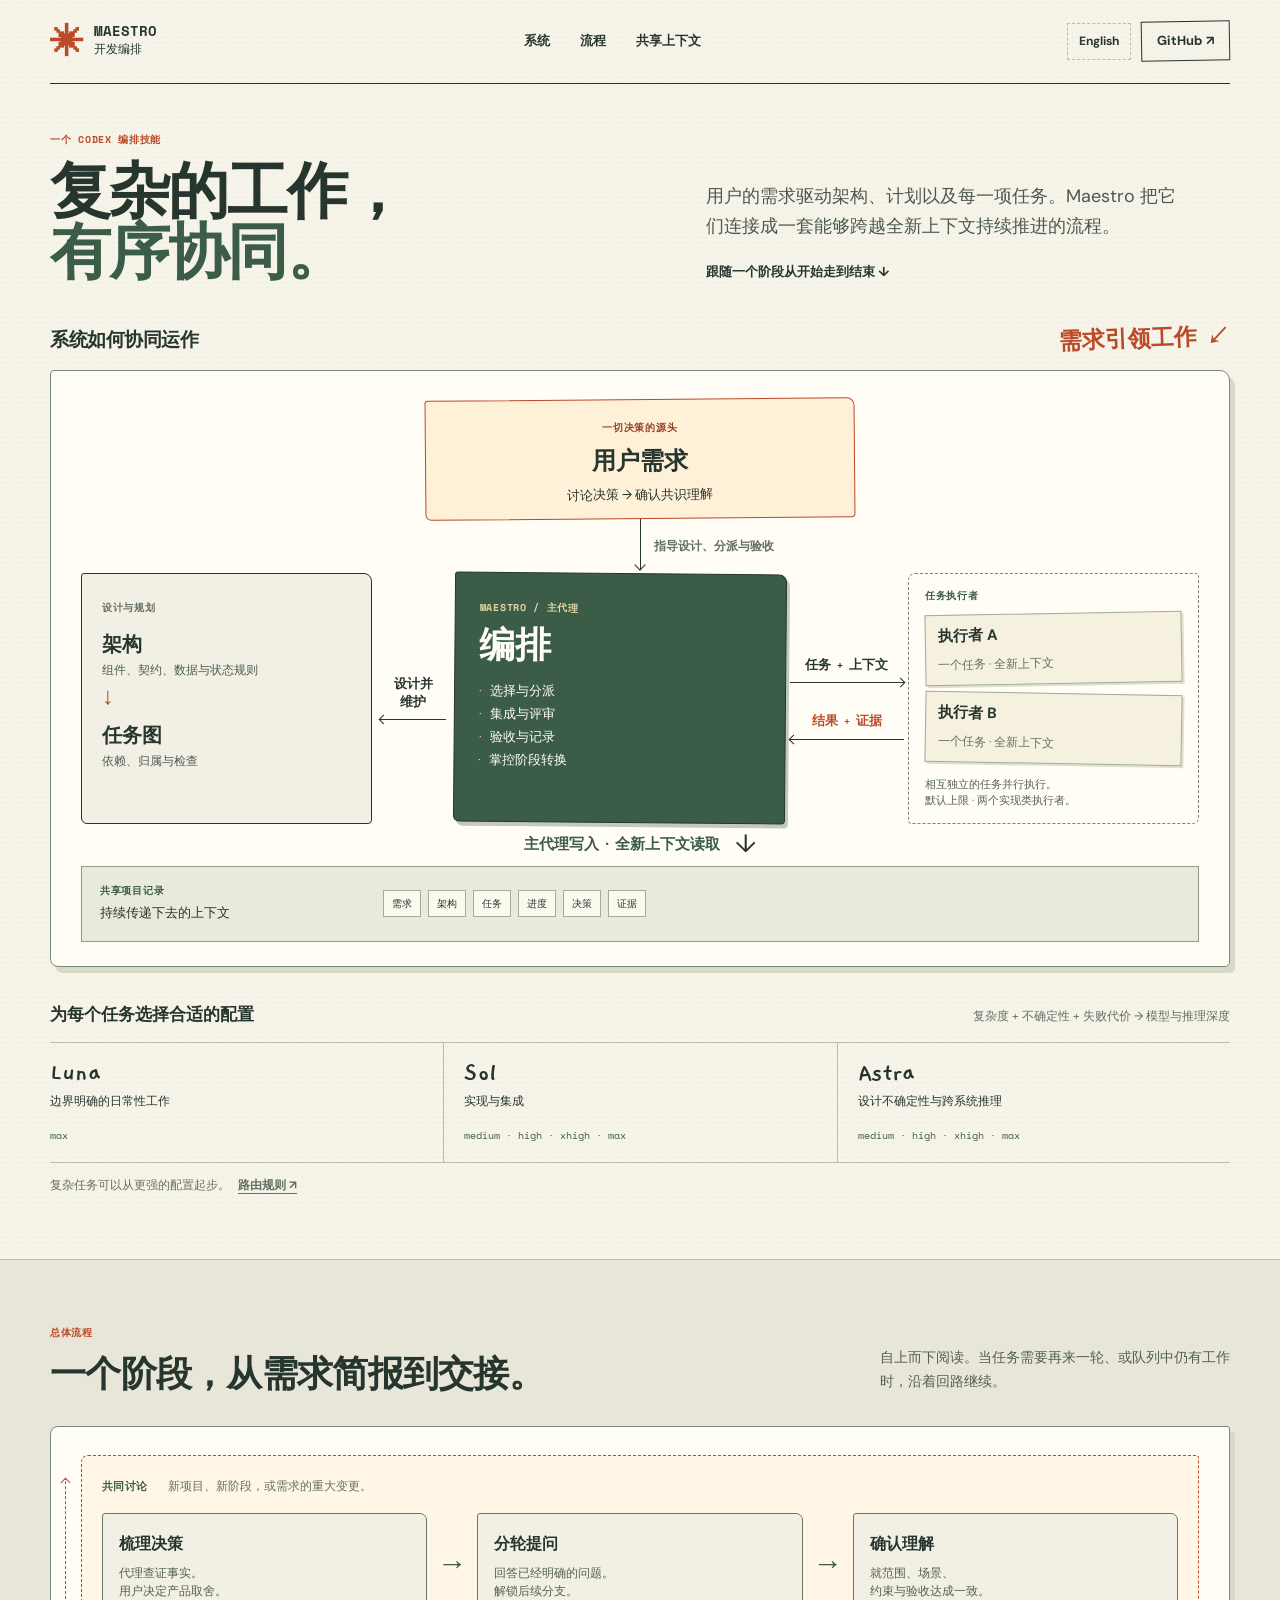
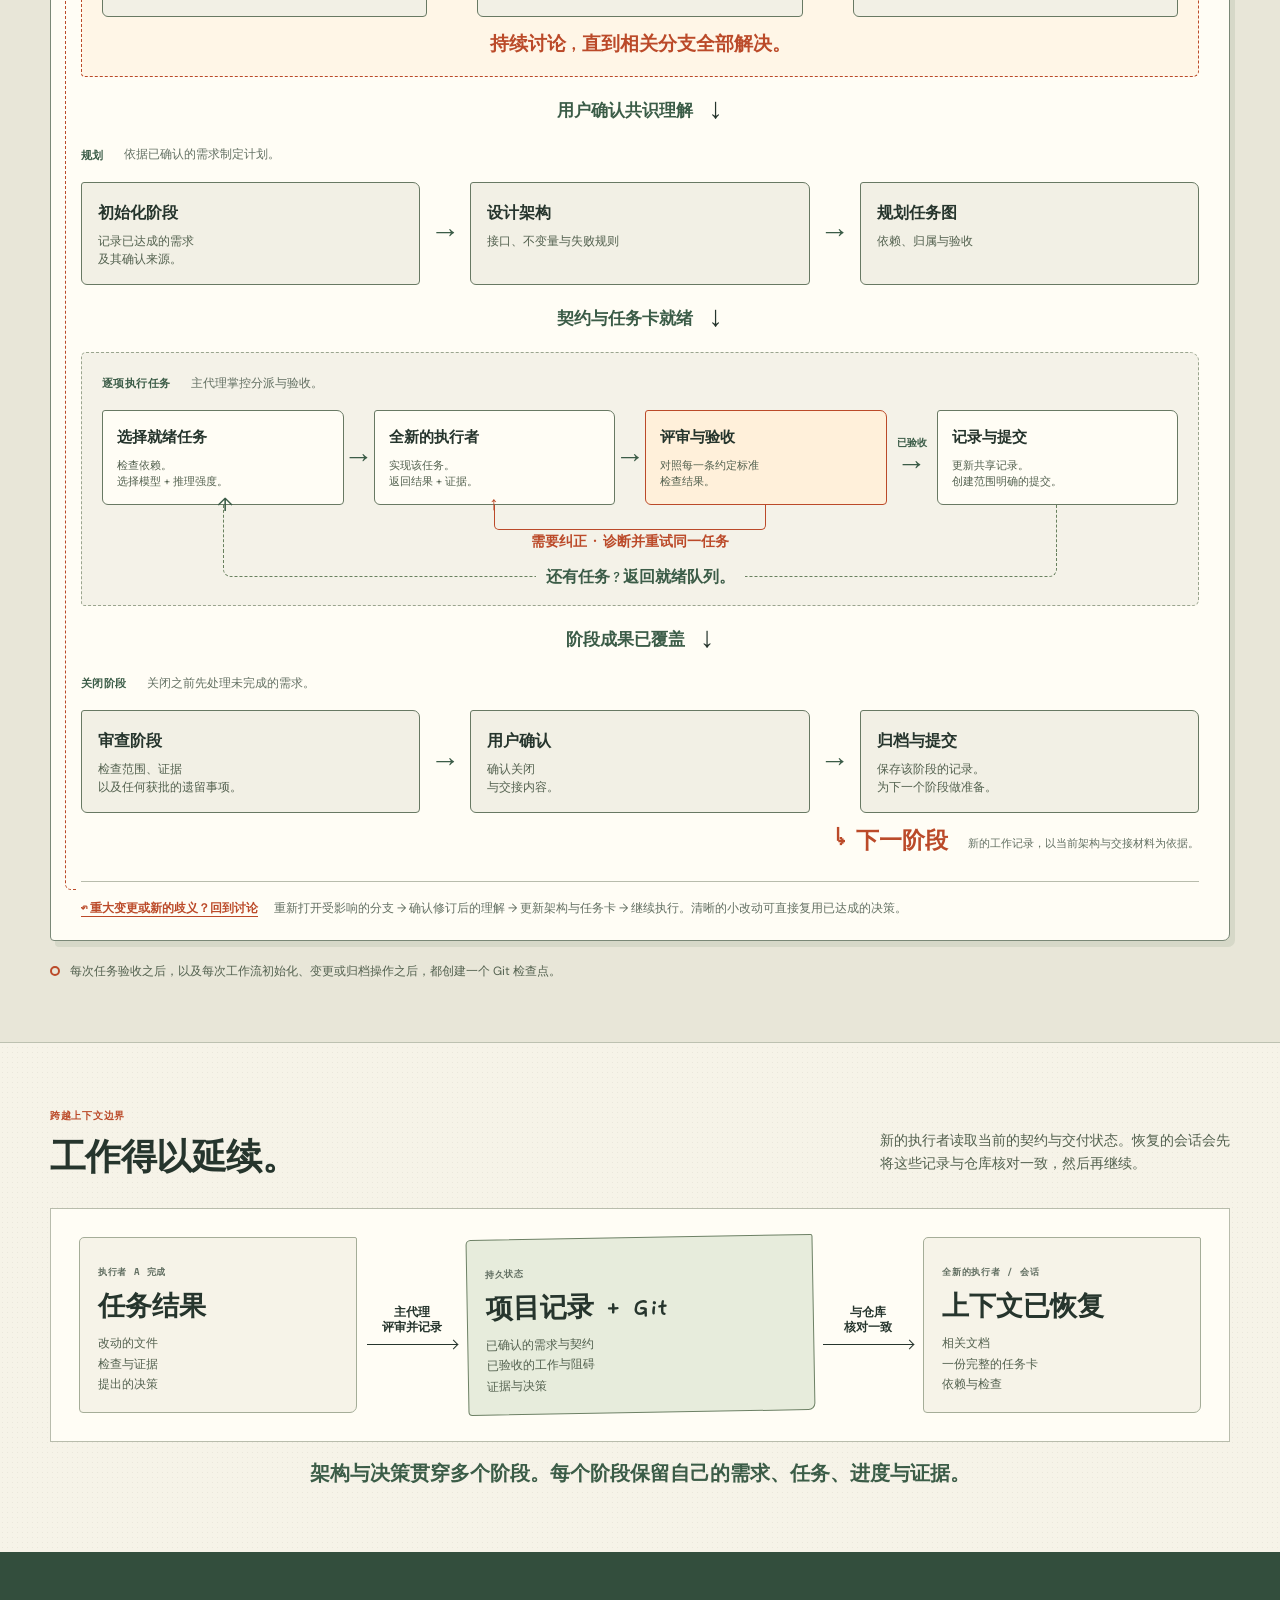
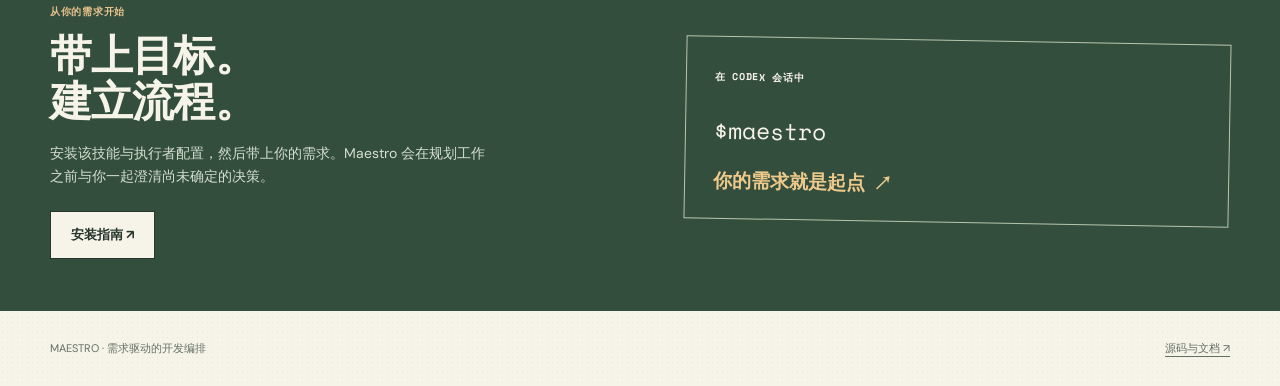
==== docs/index.zh-CN.html @ d10b3388 "docs: add Simplified Chinese README and illustrated guide Mirror the English README and the GitHub P" ====
<!doctype html>
<html lang="zh-CN">
<head>
  <meta charset="utf-8">
  <meta name="viewport" content="width=device-width, initial-scale=1">
  <meta name="description" content="了解 Maestro 如何把用户需求、架构、任务规划、分层子代理、共享记录与阶段控制连接起来。">
  <meta name="theme-color" content="#f6f3e8">
  <title>Maestro — 开发编排图解指南</title>
  <link rel="alternate" hreflang="en" href="index.html">
  <link rel="alternate" hreflang="zh-CN" href="index.zh-CN.html">
  <link rel="preconnect" href="https://fonts.googleapis.com">
  <link rel="preconnect" href="https://fonts.gstatic.com" crossorigin>
  <link href="https://fonts.googleapis.com/css2?family=DM+Sans:wght@400;500;600;700&family=Gaegu:wght@400;700&family=Space+Mono:wght@400;700&display=swap" rel="stylesheet">
  <link rel="stylesheet" href="style.css">
  <style>
    :root {
      --sans: 'DM Sans', 'PingFang SC', 'Hiragino Sans GB', 'Microsoft YaHei', 'Noto Sans SC', sans-serif;
      --hand: 'Gaegu', 'Kaiti SC', 'STKaiti', 'KaiTi', cursive;
      --mono: 'Space Mono', 'PingFang SC', 'Hiragino Sans GB', monospace;
    }
    body { line-height: 1.7; }
    h1 { letter-spacing: -.03em; }
    .section-heading h2, .start-section h2 { letter-spacing: -.02em; }
    .orchestrator h3, .context-card h3, .routing-grid h4, .map-source h3, .design-stack h3 { letter-spacing: 0; }
    .flow-node h3 { letter-spacing: 0; }
    @media (min-width: 651px) {
      .system-row { grid-template-columns: 1fr 82px 1.14fr 122px 1fr; }
      .relation span { font-size: 13px; }
      .worker-relation { padding: 0 4px; }
      .worker-relation > span:first-child { white-space: nowrap; }
    }
  </style>
</head>
<body>
  <header class="topbar wrap">
    <a class="brand" href="#top"><span class="brand-mark">✳</span><span>MAESTRO<small>开发编排</small></span></a>
    <nav aria-label="主导航"><a href="#system">系统</a><a href="#workflow">流程</a><a href="#context">共享上下文</a></nav>
    <div class="topbar-actions"><a class="lang-link" href="index.html" hreflang="en" lang="en">English</a><a class="repo-link" href="https://github.com/JAY201368/maestro">GitHub ↗</a></div>
  </header>
  <main id="top">
    <section class="overview wrap" id="system">
      <div class="intro-heading">
        <div><p class="eyebrow">一个 CODEX 编排技能</p><h1>复杂的工作，<br><span>有序协同。</span></h1></div>
        <div class="intro-copy"><p>用户的需求驱动架构、计划以及每一项任务。Maestro 把它们连接成一套能够跨越全新上下文持续推进的流程。</p><a class="text-link" href="#workflow">跟随一个阶段从开始走到结束 ↓</a></div>
      </div>
      <div class="diagram-heading"><h2>系统如何协同运作</h2><span class="hand">需求引领工作 ↙</span></div>
<div class="system-map diagram" id="system-map">
  <div class="map-source sketch-card">
    <span class="node-label">一切决策的源头</span>
    <h3>用户需求</h3>
    <p>讨论决策 → 确认共识理解</p>
  </div>
  <div class="vertical-link"><span>指导设计、分派与验收</span></div>
  <div class="system-row">
    <div class="design-stack sketch-card">
      <span class="node-label">设计与规划</span>
      <h3>架构</h3>
      <p>组件、契约、数据与状态规则</p>
      <div class="inner-arrow" aria-hidden="true">↓</div>
      <h3>任务图</h3>
      <p>依赖、归属与检查</p>
    </div>
    <div class="relation design-relation"><span>设计并<br>维护</span><i class="arrow-line reverse"></i></div>
    <div class="orchestrator sketch-card">
      <span class="node-label">MAESTRO / 主代理</span>
      <h3>编排</h3>
      <ul><li>选择与分派</li><li>集成与评审</li><li>验收与记录</li><li>掌控阶段转换</li></ul>
    </div>
    <div class="relation worker-relation"><span>任务 + 上下文</span><i class="arrow-line"></i><span class="return-label">结果 + 证据</span><i class="arrow-line reverse"></i></div>
    <div class="worker-group">
      <span class="node-label">任务执行者</span>
      <div class="worker-slip"><strong>执行者 A</strong><span>一个任务 · 全新上下文</span></div>
      <div class="worker-slip"><strong>执行者 B</strong><span>一个任务 · 全新上下文</span></div>
      <p class="worker-caption">相互独立的任务并行执行。<br>默认上限 · 两个实现类执行者。</p>
    </div>
  </div>
  <div class="records-connector"><span>主代理写入 · 全新上下文读取</span><i aria-hidden="true">↓</i></div>
  <div class="records-foundation">
    <div><span class="node-label">共享项目记录</span><strong>持续传递下去的上下文</strong></div>
    <div class="document-tags"><span>需求</span><span>架构</span><span>任务</span><span>进度</span><span>决策</span><span>证据</span></div>
  </div>
</div>
      <div class="routing-header"><h3>为每个任务选择合适的配置</h3><p>复杂度 + 不确定性 + 失败代价 → 模型与推理深度</p></div>
      <div class="routing-grid">
        <article><h4>Luna</h4><p>边界明确的日常性工作</p><span class="effort">max</span></article>
        <article><h4>Sol</h4><p>实现与集成</p><span class="effort">medium · high · xhigh · max</span></article>
        <article><h4>Astra</h4><p>设计不确定性与跨系统推理</p><span class="effort">medium · high · xhigh · max</span></article>
      </div>
      <p class="routing-foot">复杂任务可以从更强的配置起步。<a href="https://github.com/JAY201368/maestro/blob/main/references/worker-routing.md">路由规则 ↗</a></p>
    </section>
    <section class="workflow-section" id="workflow"><div class="wrap">
      <div class="section-heading"><div><p class="eyebrow">总体流程</p><h2>一个阶段，从需求简报到交接。</h2></div><p>自上而下阅读。当任务需要再来一轮、或队列中仍有工作时，沿着回路继续。</p></div>
<div class="lifecycle diagram" id="lifecycle-map">
  <div class="discussion-return-route" aria-hidden="true"></div>
  <div class="phase discussion-phase" id="discussion">
    <div class="phase-caption"><span class="phase-mark">共同讨论</span><p>新项目、新阶段，或需求的重大变更。</p></div>
    <div class="plan-lane">
      <div class="flow-node"><h3>梳理决策</h3><p>代理查证事实。<br>用户决定产品取舍。</p></div>
      <div class="simple-arrow" aria-hidden="true">→</div>
      <div class="flow-node"><h3>分轮提问</h3><p>回答已经明确的问题。<br>解锁后续分支。</p></div>
      <div class="simple-arrow" aria-hidden="true">→</div>
      <div class="flow-node review-node"><h3>确认理解</h3><p>就范围、场景、<br>约束与验收达成一致。</p></div>
    </div>
    <p class="discussion-note hand">持续讨论，直到相关分支全部解决。</p>
  </div>
  <div class="phase-transition"><span>用户确认共识理解</span><b aria-hidden="true">↓</b></div>
  <div class="phase">
    <div class="phase-caption"><span class="phase-mark">规划</span><p>依据已确认的需求制定计划。</p></div>
    <div class="plan-lane">
      <div class="flow-node"><h3>初始化阶段</h3><p>记录已达成的需求<br>及其确认来源。</p></div>
      <div class="simple-arrow" aria-hidden="true">→</div>
      <div class="flow-node"><h3>设计架构</h3><p>接口、不变量与失败规则</p></div>
      <div class="simple-arrow" aria-hidden="true">→</div>
      <div class="flow-node"><h3>规划任务图</h3><p>依赖、归属与验收</p></div>
    </div>
  </div>
  <div class="phase-transition"><span>契约与任务卡就绪</span><b aria-hidden="true">↓</b></div>
  <div class="phase execution-phase">
    <div class="phase-caption"><span class="phase-mark">逐项执行任务</span><p>主代理掌控分派与验收。</p></div>
    <div class="task-lane">
      <div class="flow-node"><h3>选择就绪任务</h3><p>检查依赖。<br>选择模型 + 推理强度。</p></div>
      <div class="simple-arrow" aria-hidden="true">→</div>
      <div class="flow-node"><h3>全新的执行者</h3><p>实现该任务。<br>返回结果 + 证据。</p></div>
      <div class="simple-arrow" aria-hidden="true">→</div>
      <div class="flow-node review-node"><h3>评审与验收</h3><p>对照每一条约定标准<br>检查结果。</p></div>
      <div class="simple-arrow accepted-arrow"><small>已验收</small><span aria-hidden="true">→</span></div>
      <div class="flow-node"><h3>记录与提交</h3><p>更新共享记录。<br>创建范围明确的提交。</p></div>
    </div>
    <div class="correction-route"><span>需要纠正 · 诊断并重试同一任务</span></div>
    <div class="repeat-route"><span>还有任务？返回就绪队列。</span></div>
  </div>
  <div class="phase-transition"><span>阶段成果已覆盖</span><b aria-hidden="true">↓</b></div>
  <div class="phase closure-phase">
    <div class="phase-caption"><span class="phase-mark">关闭阶段</span><p>关闭之前先处理未完成的需求。</p></div>
    <div class="plan-lane">
      <div class="flow-node"><h3>审查阶段</h3><p>检查范围、证据<br>以及任何获批的遗留事项。</p></div>
      <div class="simple-arrow" aria-hidden="true">→</div>
      <div class="flow-node"><h3>用户确认</h3><p>确认关闭<br>与交接内容。</p></div>
      <div class="simple-arrow" aria-hidden="true">→</div>
      <div class="flow-node"><h3>归档与提交</h3><p>保存该阶段的记录。<br>为下一个阶段做准备。</p></div>
    </div>
    <div class="next-stage"><span class="hand">↳ 下一阶段</span><p>新的工作记录，以当前架构与交接材料为依据。</p></div>
  </div>
  <div class="change-rule"><a href="#discussion"><strong>↶ 重大变更或新的歧义？回到讨论</strong></a><span>重新打开受影响的分支 → 确认修订后的理解 → 更新架构与任务卡 → 继续执行。清晰的小改动可直接复用已达成的决策。</span></div>
</div>
      <p class="checkpoint-note"><span class="commit-dot" aria-hidden="true"></span> 每次任务验收之后，以及每次工作流初始化、变更或归档操作之后，都创建一个 Git 检查点。</p>
    </div></section>
    <section class="context-section wrap" id="context">
      <div class="section-heading"><div><p class="eyebrow">跨越上下文边界</p><h2>工作得以延续。</h2></div><p>新的执行者读取当前的契约与交付状态。恢复的会话会先将这些记录与仓库核对一致，然后再继续。</p></div>
<div class="continuity-map">
  <div class="context-card"><span class="node-label">执行者 A 完成</span><h3>任务结果</h3><p>改动的文件<br>检查与证据<br>提出的决策</p></div>
  <div class="context-arrow"><span>主代理<br>评审并记录</span><i class="arrow-line"></i></div>
  <div class="context-card context-records"><span class="node-label">持久状态</span><h3>项目记录 + Git</h3><p>已确认的需求与契约<br>已验收的工作与阻碍<br>证据与决策</p></div>
  <div class="context-arrow"><span>与仓库<br>核对一致</span><i class="arrow-line"></i></div>
  <div class="context-card"><span class="node-label">全新的执行者 / 会话</span><h3>上下文已恢复</h3><p>相关文档<br>一份完整的任务卡<br>依赖与检查</p></div>
</div>
      <p class="context-foot hand">架构与决策贯穿多个阶段。每个阶段保留自己的需求、任务、进度与证据。</p>
    </section>
    <section class="start-section" id="start"><div class="wrap start-grid">
      <div><p class="eyebrow">从你的需求开始</p><h2>带上目标。<br>建立流程。</h2><p>安装该技能与执行者配置，然后带上你的需求。Maestro 会在规划工作之前与你一起澄清尚未确定的决策。</p><a class="button" href="https://github.com/JAY201368/maestro/blob/main/README.zh-CN.md#install">安装指南 ↗</a></div>
      <div class="command-card"><span class="node-label">在 CODEX 会话中</span><code>$maestro</code><span class="hand">你的需求就是起点 ↗</span></div>
    </div></section>
  </main>
  <footer class="wrap"><span>MAESTRO · 需求驱动的开发编排</span><a href="https://github.com/JAY201368/maestro">源码与文档 ↗</a></footer>
</body>
</html>
---- docs/style.css ----
/* Paper, ink, and restrained hand-drawn connections. */
:root {
  --ink: #26352d;
  --paper: #f6f3e8;
  --white: #fffdf5;
  --muted: #637063;
  --line: #b8bcac;
  --orange: #bb4a29;
  --green: #3b5c47;
  --wash: #e8eadb;
  --mono: 'Space Mono', monospace;
  --hand: 'Gaegu', cursive;
  --sans: 'DM Sans', sans-serif;
}
* { box-sizing: border-box; }
html { scroll-behavior: smooth; }
body {
  margin: 0;
  background: var(--paper);
  background-image: radial-gradient(#6d715d16 .7px, transparent .7px);
  background-size: 5px 5px;
  color: var(--ink);
  font: 16px/1.55 var(--sans);
}
a { color: inherit; text-underline-offset: 4px; }
a:hover { color: var(--orange); }
a:focus-visible { outline: 3px solid var(--orange); outline-offset: 5px; }
h1, h2, h3, h4, p { margin: 0; }
.wrap { width: min(1180px, calc(100% - 80px)); margin: auto; }
.topbar { height: 84px; display: flex; align-items: center; justify-content: space-between; border-bottom: 1px solid var(--ink); }
.brand { display: flex; align-items: center; gap: 10px; text-decoration: none; font: 700 14px/1.15 var(--mono); }
.brand small { display: block; font: 12px/1.8 var(--sans); }
.brand-mark { font-size: 34px; color: var(--orange); }
nav { display: flex; gap: 30px; }
nav a, .repo-link { font-size: 13px; font-weight: 700; text-decoration: none; }
.topbar-actions { display: flex; align-items: center; gap: 10px; }
.lang-link { font-size: 12px; font-weight: 700; text-decoration: none; padding: 7px 11px; border: 1px dashed var(--line); white-space: nowrap; }
.lang-link:hover { border-color: var(--orange); }
.repo-link { padding: 8px 15px; border: 1px solid var(--ink); transform: rotate(-1deg); }
.overview { padding: 48px 0 64px; }
.intro-heading { display: grid; grid-template-columns: 1.1fr 1fr; gap: 80px; align-items: end; margin-bottom: 40px; }
.eyebrow, .node-label { font: 700 10px/1.5 var(--mono); letter-spacing: .07em; }
.eyebrow { color: var(--orange); margin-bottom: 14px; }
h1 { font-size: clamp(48px, 4.8vw, 66px); font-weight: 600; line-height: 1; letter-spacing: -.055em; }
h1 span { color: var(--green); }
.intro-copy p { font-size: 18px; color: #4b594e; max-width: 480px; margin-bottom: 15px; }
.text-link { font-size: 13px; font-weight: 700; text-decoration: none; }
.hand { font: 700 23px/1.15 var(--hand); color: var(--orange); }
.diagram-heading { display: flex; align-items: baseline; justify-content: space-between; margin-bottom: 14px; }
.diagram-heading h2 { font-size: 19px; font-weight: 600; letter-spacing: -.025em; }
.diagram-heading .hand { transform: rotate(-2deg); }
.diagram { background: var(--white); border: 1px solid #7a8877; box-shadow: 5px 6px 0 #d6d8c8; }
.system-map { padding: 28px 30px 24px; border-radius: 4px 10px 5px 8px; }
.sketch-card { border: 1.5px solid var(--ink); border-radius: 3px 8px 4px 6px; }
.map-source { width: 430px; margin: auto; padding: 12px 20px; border-color: var(--orange); background: #fff0d8; text-align: center; transform: rotate(-.5deg); }
.map-source .node-label { color: #924126; }
.map-source h3 { font-size: 24px; letter-spacing: -.03em; margin: 2px 0; }
.map-source p { font-size: 13px; }
.vertical-link { height: 54px; position: relative; display: flex; justify-content: center; align-items: center; }
.vertical-link::before { content: ''; position: absolute; top: 0; bottom: 4px; left: 50%; border-left: 1.5px solid var(--ink); }
.vertical-link::after { content: ''; position: absolute; bottom: 4px; left: calc(50% - 4px); width: 7px; height: 7px; border-right: 1.5px solid var(--ink); border-bottom: 1.5px solid var(--ink); transform: rotate(45deg); }
.vertical-link span { position: absolute; left: calc(50% + 14px); font: 12px var(--hand); font-weight: 700; color: var(--muted); white-space: nowrap; }
.system-row { display: grid; grid-template-columns: 1fr 85px 1.14fr 105px 1fr; align-items: stretch; }
.design-stack { padding: 18px 20px; background: #f2f0e5; }
.design-stack .node-label { color: var(--muted); }
.design-stack h3 { font-size: 20px; letter-spacing: -.035em; margin-top: 8px; }
.design-stack p { font-size: 12px; color: #4d5d50; line-height: 1.5; }
.inner-arrow { color: var(--orange); font: 24px/1 var(--hand); margin-top: 7px; }
.orchestrator { background: var(--green); color: var(--white); padding: 19px 24px; transform: rotate(.5deg); box-shadow: 3px 4px 0 #c3cab9; }
.orchestrator .node-label { color: #e4d3a3; }
.orchestrator h3 { font: 700 36px/1.2 var(--hand); margin: 8px 0 10px; }
.orchestrator ul { padding: 0; margin: 0; list-style: none; font-size: 13px; line-height: 1.75; }
.orchestrator li::before { content: '·'; margin-right: 8px; color: #efca88; }
.relation { display: flex; flex-direction: column; justify-content: center; align-items: center; padding: 0 8px; }
.relation span { font: 700 14px/1.35 var(--hand); font-weight: 700; text-align: center; }
.arrow-line { display: block; width: 100%; height: 1px; border-top: 1.5px solid var(--ink); position: relative; margin-top: 8px; }
.arrow-line::after { content: ''; position: absolute; right: 0; top: -4px; width: 6px; height: 6px; border-top: 1.5px solid var(--ink); border-right: 1.5px solid var(--ink); transform: rotate(45deg); }
.arrow-line.reverse { transform: rotate(180deg); }
.return-label { margin-top: 30px; color: var(--orange); }
.worker-group { border: 1px dashed #778775; border-radius: 7px 3px 6px 4px; padding: 14px 16px; }
.worker-group > .node-label { color: var(--green); display: block; margin-bottom: 10px; }
.worker-slip { padding: 8px 12px; background: #f6f1df; border: 1px solid #a3aa97; box-shadow: 2px 2px 0 #dde0d1; transform: rotate(-1deg); }
.worker-slip + .worker-slip { margin-top: 9px; transform: rotate(1deg); }
.worker-slip strong { display: block; font-size: 15px; }
.worker-slip span { font-size: 12px; color: var(--muted); }
.worker-caption { font-size: 11px; line-height: 1.5; margin-top: 12px; color: #546350; }
.records-connector { height: 42px; display: flex; justify-content: center; align-items: center; gap: 15px; }
.records-connector span { font: 700 15px var(--hand); color: var(--green); }
.records-connector i { font-style: normal; font-size: 25px; }
.records-foundation { border: 1px solid #8e9b86; padding: 16px 18px; background: var(--wash); display: grid; grid-template-columns: 265px 1fr; align-items: center; gap: 18px; }
.records-foundation .node-label { display: block; color: var(--green); }
.records-foundation strong { font-size: 13px; font-weight: 500; }
.document-tags { display: flex; flex-wrap: wrap; gap: 7px; }
.document-tags span { padding: 5px 8px; border: 1px solid #a4ad96; background: #fbfaef; font: 10px var(--mono); }
.routing-header { display: flex; justify-content: space-between; align-items: baseline; gap: 20px; margin: 33px 0 13px; }
.routing-header h3 { font-size: 17px; }
.routing-header p { font-size: 12px; color: var(--muted); }
.routing-grid { display: grid; grid-template-columns: repeat(3, 1fr); border-top: 1px solid var(--line); border-bottom: 1px solid var(--line); }
.routing-grid article { padding: 15px 20px; }
.routing-grid article:first-child { padding-left: 0; }
.routing-grid article + article { border-left: 1px solid var(--line); }
.routing-grid h4 { font: 700 27px/1.1 var(--hand); }
.routing-grid p { font-size: 12px; margin: 4px 0 8px; }
.effort { font: 10px var(--mono); color: var(--green); }
.routing-foot { font-size: 12px; color: var(--muted); margin-top: 12px; }
.routing-foot a { font-weight: 700; margin-left: 8px; }
.workflow-section { padding: 65px 0 60px; background: #e8e6d8; border-block: 1px solid #bdc1b1; }
.section-heading { display: flex; justify-content: space-between; align-items: end; gap: 40px; margin-bottom: 32px; }
.section-heading h2 { font-size: 36px; line-height: 1.1; font-weight: 600; letter-spacing: -.045em; }
.section-heading > p { font-size: 14px; color: #53614f; max-width: 350px; }
.lifecycle { padding: 28px 30px 22px; border-radius: 8px 3px 7px 4px; }
.phase-caption { display: flex; align-items: center; gap: 20px; margin-bottom: 17px; }
.phase-mark { font: 700 11px var(--mono); letter-spacing: .04em; color: var(--green); }
.phase-caption p { font-size: 12px; color: var(--muted); }
.plan-lane { display: grid; grid-template-columns: 1fr 50px 1fr 50px 1fr; align-items: stretch; }
.flow-node { background: #f2f0e5; border: 1.2px solid #687963; border-radius: 3px 7px 4px 6px; padding: 16px; min-width: 0; }
.flow-node h3 { font-size: 16px; letter-spacing: -.025em; margin-bottom: 6px; }
.flow-node p { font-size: 12px; color: #53614f; line-height: 1.5; }
.simple-arrow { align-self: center; text-align: center; color: var(--green); font: 30px var(--hand); }
.phase-transition { display: flex; align-items: center; justify-content: center; gap: 15px; padding: 15px 0; }
.phase-transition span { font: 700 17px var(--hand); color: var(--green); }
.phase-transition b { font: 29px var(--hand); }
.execution-phase { background: #f4f2e8; border: 1px dashed #9aa58e; border-radius: 5px 9px 6px 4px; padding: 20px 20px 28px; }
.task-lane { display: grid; grid-template-columns: 1fr 30px 1fr 30px 1fr 50px 1fr; align-items: stretch; }
.task-lane .flow-node { background: var(--white); padding: 14px; }
.task-lane .flow-node h3 { font-size: 15px; }
.task-lane .flow-node p { font-size: 11px; }
.task-lane .review-node { border-color: var(--orange); background: #fff0da; }
.accepted-arrow { display: flex; flex-direction: column; gap: 0; line-height: 1; }
.accepted-arrow small { font: 700 10px var(--hand); color: var(--green); }
.correction-route {
  position: relative;
  width: calc(25% + 2.5px);
  height: 25px;
  margin: 0 0 22px calc(37.5% - 11.25px);
  border: 1px solid var(--orange);
  border-top: 0;
  border-radius: 0 0 5px 5px;
  color: var(--orange);
  text-align: center;
  font: 700 14px var(--hand);
}
.correction-route::before {
  content: '↑';
  position: absolute;
  top: -12px;
  left: -6px;
  font-size: 19px;
}
.correction-route span {
  position: absolute;
  top: 28px;
  left: 50%;
  transform: translateX(-50%);
  padding: 0 8px;
  background: #f4f2e8;
  white-space: nowrap;
}
.repeat-route {
  position: relative;
  margin: 0 calc(12.5% - 13.75px);
  border: 1px dashed #68815e;
  border-top: 0;
  height: 25px;
  border-radius: 0 0 8px 8px;
  text-align: center;
}
.repeat-route::before {
  content: '↑';
  position: absolute;
  left: -1px;
  top: -47px;
  height: 47px;
  border-left: 1px dashed #68815e;
  color: var(--green);
  font-size: 19px;
  line-height: 0;
  text-indent: -7px;
}
.repeat-route::after {
  content: '';
  position: absolute;
  right: -1px;
  top: -47px;
  height: 47px;
  border-right: 1px dashed #68815e;
}
.repeat-route span {
  position: relative;
  top: 11px;
  padding: 0 10px;
  background: #f4f2e8;
  font: 700 16px var(--hand);
  color: var(--green);
}
.next-stage { margin-top: 17px; display: flex; align-items: center; gap: 20px; justify-content: flex-end; }
.next-stage p { font-size: 11px; max-width: 375px; color: var(--muted); }
.change-rule { margin-top: 24px; padding-top: 16px; border-top: 1px solid var(--line); display: flex; gap: 16px; font-size: 12px; }
.change-rule strong { color: var(--orange); flex-shrink: 0; }
.change-rule span { color: var(--muted); }
.checkpoint-note { display: flex; align-items: center; gap: 10px; font-size: 12px; color: #53614f; margin: 20px 0 0; }
.commit-dot { height: 10px; width: 10px; border: 2px solid var(--orange); border-radius: 50%; flex-shrink: 0; }
.context-section { padding: 65px 0; }
.continuity-map { display: grid; grid-template-columns: 1fr 110px 1.25fr 110px 1fr; align-items: stretch; padding: 28px; background: var(--white); border: 1px solid var(--line); }
.context-card { padding: 18px; border: 1px solid #a5ad98; background: #f6f3e8; border-radius: 5px 2px 7px 4px; }
.context-card .node-label { font-size: 9px; color: var(--muted); }
.context-card h3 { font: 700 27px/1.1 var(--hand); margin: 10px 0; }
.context-card p { font-size: 12px; line-height: 1.7; color: #53614f; }
.context-records { background: #e7ecdc; border-color: #6d8165; transform: rotate(-1deg); }
.context-arrow { display: flex; align-items: center; justify-content: center; flex-direction: column; padding: 0 10px; }
.context-arrow span { font: 700 12px/1.25 var(--hand); text-align: center; }
.context-foot { margin-top: 22px; font-size: 20px; color: var(--green); text-align: center; }
.start-section { background: #334e3d; color: var(--paper); padding: 52px 0; }
.start-grid { display: grid; grid-template-columns: 1fr 1fr; gap: 90px; align-items: center; }
.start-section .eyebrow { color: #e7c18c; }
.start-section h2 { font-size: 42px; line-height: 1.1; letter-spacing: -.04em; }
.start-section p:not(.eyebrow) { font-size: 14px; color: #d7dfcf; margin: 16px 0 22px; max-width: 440px; }
.button { display: inline-block; padding: 12px 20px; background: var(--paper); color: var(--ink); text-decoration: none; font-size: 13px; font-weight: 700; border: 1px solid var(--ink); }
.command-card { padding: 24px 28px; border: 1px solid #b9c6ad; transform: rotate(1deg); }
.command-card code { display: block; font: 23px var(--mono); margin: 25px 0; }
.command-card .hand { display: block; font-size: 19px; color: #edc98b; }
footer { display: flex; align-items: center; justify-content: space-between; padding: 28px 0; gap: 20px; font-size: 11px; color: var(--muted); }
.snapshot { width: 1180px; margin: 0; padding: 25px; }
.snapshot .diagram-heading { margin-bottom: 20px; }
.snapshot .system-map, .snapshot .lifecycle { box-shadow: none; }
@media (max-width: 900px) {
  .wrap { width: calc(100% - 40px); }
  .topbar nav { gap: 15px; }
  .intro-heading { gap: 30px; }
  .system-row { grid-template-columns: 1fr 55px 1.15fr 65px 1fr; }
  .system-map { padding: 22px 18px; }
  .design-stack, .orchestrator { padding: 14px; }
  .orchestrator h3 { font-size: 28px; }
  .worker-group { padding: 12px 10px; }
  .records-foundation { grid-template-columns: 1fr; gap: 10px; }
  .section-heading { align-items: start; }
  .section-heading h2 { font-size: 30px; }
  .continuity-map { grid-template-columns: 1fr 65px 1.2fr 65px 1fr; padding: 18px; }
  .context-card { padding: 12px; }
}
@media (max-width: 650px) {
  .topbar { gap: 10px; }
  .topbar nav { display: none; }
  .brand small { display: none; }
  .repo-link { white-space: nowrap; padding: 7px 11px; }
  .lang-link { white-space: nowrap; padding: 6px 9px; }
  .intro-heading, .start-grid { grid-template-columns: 1fr; gap: 25px; }
  .diagram-heading { align-items: start; flex-direction: column; gap: 8px; }
  .map-source { width: 100%; }
  .vertical-link span { position: static; margin-left: 25px; padding-left: 15px; background: var(--white); z-index: 1; }
  .system-row { grid-template-columns: 1fr; gap: 14px; }
  .relation { min-height: 50px; width: 160px; margin: auto; }
  .design-relation { display: none; }
  .worker-relation { flex-direction: row; width: auto; gap: 16px; }
  .worker-relation .arrow-line { display: none; }
  .return-label { margin: 0; }
  .orchestrator { transform: none; }
  .records-connector span { font-size: 13px; }
  .routing-header, .section-heading { flex-direction: column; align-items: start; gap: 10px; }
  .routing-grid { grid-template-columns: 1fr; }
  .routing-grid article, .routing-grid article:first-child { padding: 15px 0; }
  .routing-grid article + article { border-left: 0; border-top: 1px solid var(--line); }
  .plan-lane, .task-lane { grid-template-columns: 1fr; }
  .simple-arrow { transform: rotate(90deg); padding: 6px; }
  .accepted-arrow { flex-direction: row; transform: none; justify-content: center; gap: 8px; }
  .accepted-arrow span { transform: rotate(90deg); }
  .phase-caption, .next-stage, .change-rule { flex-direction: column; align-items: start; gap: 8px; }
  .execution-phase { padding: 16px 12px 28px; }
  .correction-route { width: 100%; margin-left: 0; margin-top: 12px; }
  .correction-route span { font-size: 11px; }
  .repeat-route::before, .repeat-route::after { display: none; }
  .repeat-route span { font-size: 13px; }
  .continuity-map { grid-template-columns: 1fr; gap: 14px; }
  .context-arrow { padding: 0; }
  .context-arrow .arrow-line { width: 35px; transform: rotate(90deg); margin: 20px 0; }
  footer { flex-direction: column; align-items: start; }
}
@media (prefers-reduced-motion: reduce) {
  html { scroll-behavior: auto; }
}

/* Requirements discussion precedes formal planning. */
.discussion-phase { background: #fff6e7; border: 1px dashed var(--orange); border-radius: 7px 3px 6px 4px; padding: 20px; }
.discussion-note { margin-top: 18px; text-align: center; font-size: 19px; }
.change-rule { flex-wrap: wrap; }
.change-rule a { color: var(--orange); }
.change-rule span { flex: 1 1 480px; }

.lifecycle { position: relative; }
.discussion-return-route { position: absolute; left: 14px; top: 52px; bottom: 50px; width: 12px; border-left: 1px dashed var(--orange); border-bottom: 1px dashed var(--orange); border-radius: 0 0 0 6px; }
.discussion-return-route::before { content: ''; position: absolute; top: 0; left: -4px; width: 6px; height: 6px; border-top: 1px solid var(--orange); border-left: 1px solid var(--orange); transform: rotate(45deg); }
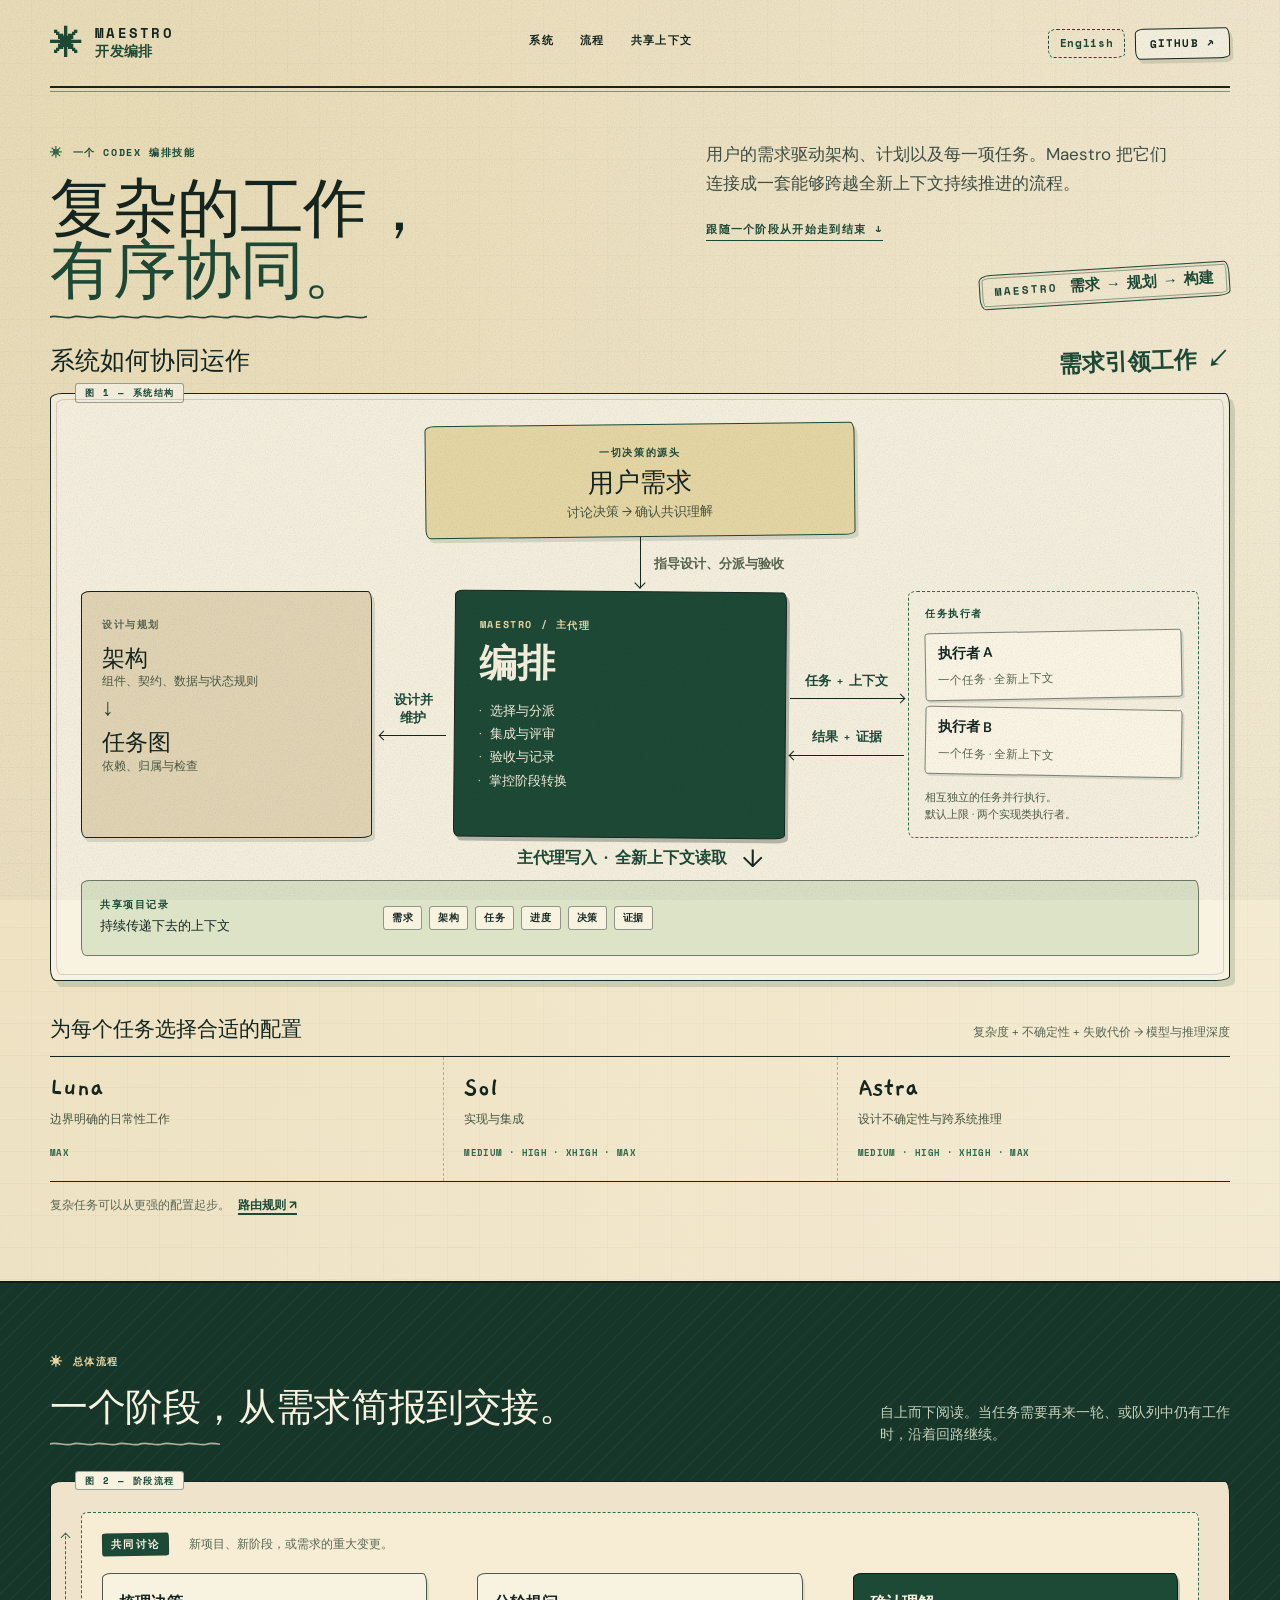
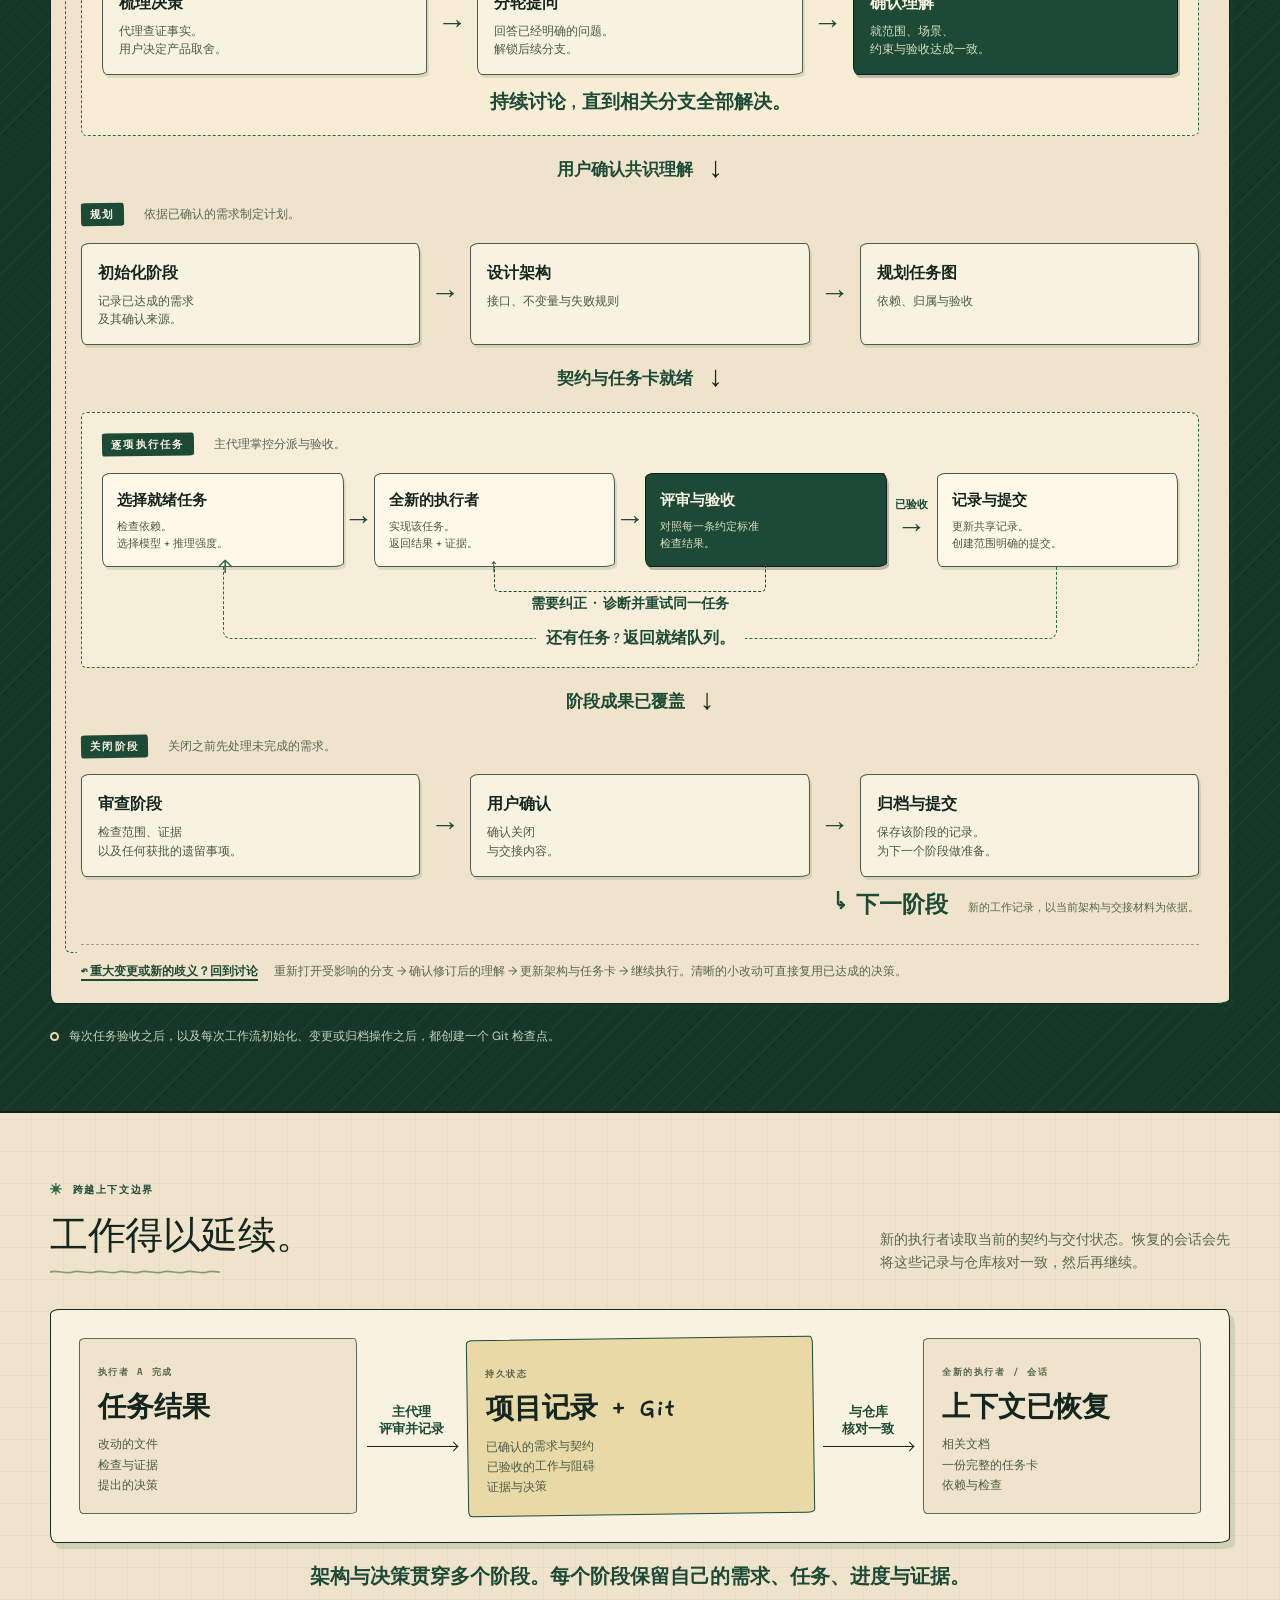
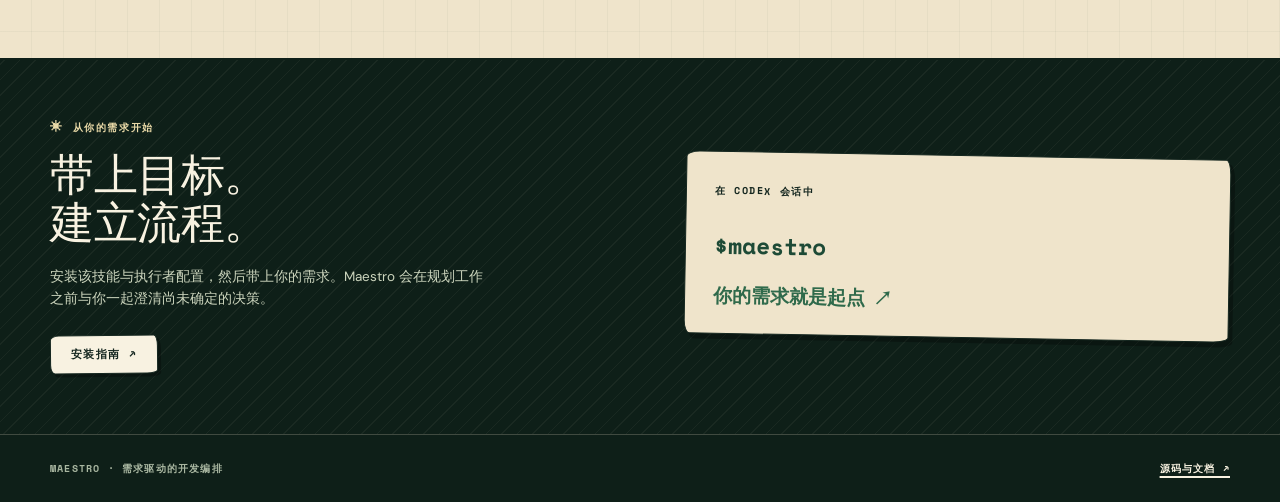
==== commit 719e05aa: "style: rebuild the illustrated guide as a retro green-and-cream field guide Replace the flat sans-se" ====
--- a/docs/index.zh-CN.html
+++ b/docs/index.zh-CN.html
@@ -4,25 +4,29 @@
   <meta charset="utf-8">
   <meta name="viewport" content="width=device-width, initial-scale=1">
   <meta name="description" content="了解 Maestro 如何把用户需求、架构、任务规划、分层子代理、共享记录与阶段控制连接起来。">
-  <meta name="theme-color" content="#f6f3e8">
+  <meta name="theme-color" content="#efe4cb">
   <title>Maestro — 开发编排图解指南</title>
   <link rel="alternate" hreflang="en" href="index.html">
   <link rel="alternate" hreflang="zh-CN" href="index.zh-CN.html">
   <link rel="preconnect" href="https://fonts.googleapis.com">
   <link rel="preconnect" href="https://fonts.gstatic.com" crossorigin>
-  <link href="https://fonts.googleapis.com/css2?family=DM+Sans:wght@400;500;600;700&family=Gaegu:wght@400;700&family=Space+Mono:wght@400;700&display=swap" rel="stylesheet">
+  <link href="https://fonts.googleapis.com/css2?family=DM+Sans:wght@400;500;600;700&family=Gaegu:wght@400;700&family=Instrument+Serif:ital@0;1&family=Space+Mono:wght@400;700&display=swap" rel="stylesheet">
   <link rel="stylesheet" href="style.css">
   <style>
     :root {
       --sans: 'DM Sans', 'PingFang SC', 'Hiragino Sans GB', 'Microsoft YaHei', 'Noto Sans SC', sans-serif;
       --hand: 'Gaegu', 'Kaiti SC', 'STKaiti', 'KaiTi', cursive;
       --mono: 'Space Mono', 'PingFang SC', 'Hiragino Sans GB', monospace;
+      --display: 'Instrument Serif', 'Songti SC', 'STSong', 'Noto Serif SC', serif;
     }
-    body { line-height: 1.7; }
-    h1 { letter-spacing: -.03em; }
-    .section-heading h2, .start-section h2 { letter-spacing: -.02em; }
-    .orchestrator h3, .context-card h3, .routing-grid h4, .map-source h3, .design-stack h3 { letter-spacing: 0; }
+    body { line-height: 1.68; }
+    h1 { letter-spacing: -.01em; }
+    h1 span { font-style: normal; }
+    .section-heading h2, .start-section h2 { letter-spacing: -.01em; }
+    .orchestrator h3, .context-card h3, .routing-grid h4, .map-source h3, .design-stack h3, .diagram-heading h2, .routing-header h3 { letter-spacing: 0; }
     .flow-node h3 { letter-spacing: 0; }
+    #system-map { --fig: "图 1 — 系统结构"; }
+    #lifecycle-map { --fig: "图 2 — 阶段流程"; }
     @media (min-width: 651px) {
       .system-row { grid-template-columns: 1fr 82px 1.14fr 122px 1fr; }
       .relation span { font-size: 13px; }
@@ -41,7 +45,7 @@
     <section class="overview wrap" id="system">
       <div class="intro-heading">
         <div><p class="eyebrow">一个 CODEX 编排技能</p><h1>复杂的工作，<br><span>有序协同。</span></h1></div>
-        <div class="intro-copy"><p>用户的需求驱动架构、计划以及每一项任务。Maestro 把它们连接成一套能够跨越全新上下文持续推进的流程。</p><a class="text-link" href="#workflow">跟随一个阶段从开始走到结束 ↓</a></div>
+        <div class="intro-copy"><p>用户的需求驱动架构、计划以及每一项任务。Maestro 把它们连接成一套能够跨越全新上下文持续推进的流程。</p><a class="text-link" href="#workflow">跟随一个阶段从开始走到结束 ↓</a><span class="hero-stamp"><b>MAESTRO</b><em>需求 → 规划 → 构建</em></span></div>
       </div>
       <div class="diagram-heading"><h2>系统如何协同运作</h2><span class="hand">需求引领工作 ↙</span></div>
 <div class="system-map diagram" id="system-map">
--- a/docs/style.css
+++ b/docs/style.css
@@ -1,142 +1,627 @@
-/* Paper, ink, and restrained hand-drawn connections. */
+/* ==========================================================================
+   Maestro — retro field-guide design language
+   Deep-green ink on aged cream paper. Hand-drawn frames, letterpress shadows,
+   serif display type, mono captions, and scribbled rules.
+   ========================================================================== */
+
 :root {
-  --ink: #26352d;
-  --paper: #f6f3e8;
-  --white: #fffdf5;
-  --muted: #637063;
-  --line: #b8bcac;
-  --orange: #bb4a29;
-  --green: #3b5c47;
-  --wash: #e8eadb;
-  --mono: 'Space Mono', monospace;
-  --hand: 'Gaegu', cursive;
-  --sans: 'DM Sans', sans-serif;
-}
+  /* Paper stocks */
+  --paper: #efe4cb;
+  --paper-hi: #f8f2e1;
+  --paper-lo: #e4d7b7;
+  --wash: #dce3c7;
+
+  /* Ink */
+  --ink: #14261f;
+  --green-900: #0e1f18;
+  --green-800: #16362a;
+  --green-700: #1d4a36;
+  --green-500: #2f6a4b;
+  --green-300: #a9bfa7;
+  --muted: #586651;
+  --line: #b8ab8b;
+  --highlight: #e9d9a7;
+
+  /* Type */
+  --mono: 'Space Mono', ui-monospace, 'PingFang SC', monospace;
+  --hand: 'Gaegu', 'Kaiti SC', 'STKaiti', 'KaiTi', cursive;
+  --sans: 'DM Sans', 'PingFang SC', 'Hiragino Sans GB', 'Microsoft YaHei', 'Noto Sans SC', sans-serif;
+  --display: 'Instrument Serif', 'Songti SC', 'Noto Serif SC', 'Source Han Serif SC', serif;
+
+  /* Hand-drawn geometry */
+  --sketch: 14px 5px 16px 6px / 6px 16px 5px 14px;
+  --sketch-sm: 9px 4px 11px 5px / 5px 11px 4px 9px;
+  --lid: 3px 4px 0 rgba(20, 38, 31, .13);
+
+  /* Scribbles */
+  --wave: url("data:image/svg+xml;utf8,<svg xmlns='http://www.w3.org/2000/svg' width='90' height='7'><path d='M0 4 C 5.6 1.2, 16.9 6.8, 22.5 4 C 28.1 1.2, 39.4 6.8, 45 4 C 50.6 1.2, 61.9 6.8, 67.5 4 C 73.1 1.2, 84.4 6.8, 90 4' fill='none' stroke='%231d4a36' stroke-width='1.7' stroke-linecap='round'/></svg>");
+  --wave-light: url("data:image/svg+xml;utf8,<svg xmlns='http://www.w3.org/2000/svg' width='90' height='7'><path d='M0 4 C 5.6 1.2, 16.9 6.8, 22.5 4 C 28.1 1.2, 39.4 6.8, 45 4 C 50.6 1.2, 61.9 6.8, 67.5 4 C 73.1 1.2, 84.4 6.8, 90 4' fill='none' stroke='%23efe4cb' stroke-width='1.7' stroke-linecap='round'/></svg>");
+}
+
 * { box-sizing: border-box; }
 html { scroll-behavior: smooth; }
 body {
   margin: 0;
-  background: var(--paper);
-  background-image: radial-gradient(#6d715d16 .7px, transparent .7px);
-  background-size: 5px 5px;
+  background-color: var(--paper);
+  background-image:
+    radial-gradient(circle at 12% 4%, rgba(233, 217, 167, .55) 0, transparent 46%),
+    radial-gradient(circle at 92% 12%, rgba(255, 250, 235, .6) 0, transparent 42%),
+    linear-gradient(rgba(29, 74, 54, .045) 1px, transparent 1px),
+    linear-gradient(90deg, rgba(29, 74, 54, .045) 1px, transparent 1px);
+  background-size: auto, auto, 32px 32px, 32px 32px;
+  background-position: 0 0, 0 0, -1px -1px, -1px -1px;
   color: var(--ink);
-  font: 16px/1.55 var(--sans);
-}
-a { color: inherit; text-underline-offset: 4px; }
-a:hover { color: var(--orange); }
-a:focus-visible { outline: 3px solid var(--orange); outline-offset: 5px; }
+  font: 16px/1.62 var(--sans);
+  -webkit-font-smoothing: antialiased;
+}
+
+/* Paper grain over everything, like a scanned print */
+body::after {
+  content: '';
+  position: fixed;
+  inset: 0;
+  z-index: 9999;
+  pointer-events: none;
+  opacity: .22;
+  mix-blend-mode: multiply;
+  background-image: url("data:image/svg+xml;utf8,<svg xmlns='http://www.w3.org/2000/svg' width='180' height='180'><filter id='g'><feTurbulence type='fractalNoise' baseFrequency='0.82' numOctaves='3' stitchTiles='stitch'/><feColorMatrix type='saturate' values='0'/></filter><rect width='180' height='180' filter='url(%23g)'/></svg>");
+}
+
+::selection { background: var(--green-700); color: var(--paper-hi); }
+
+a { color: inherit; text-underline-offset: 4px; text-decoration-thickness: 1.5px; }
+a:hover { color: var(--green-500); }
+a:focus-visible { outline: 2px dashed var(--green-700); outline-offset: 5px; }
+
 h1, h2, h3, h4, p { margin: 0; }
 .wrap { width: min(1180px, calc(100% - 80px)); margin: auto; }
-.topbar { height: 84px; display: flex; align-items: center; justify-content: space-between; border-bottom: 1px solid var(--ink); }
-.brand { display: flex; align-items: center; gap: 10px; text-decoration: none; font: 700 14px/1.15 var(--mono); }
-.brand small { display: block; font: 12px/1.8 var(--sans); }
-.brand-mark { font-size: 34px; color: var(--orange); }
-nav { display: flex; gap: 30px; }
-nav a, .repo-link { font-size: 13px; font-weight: 700; text-decoration: none; }
+
+/* ---------- masthead ---------- */
+.topbar {
+  height: 88px;
+  display: flex;
+  align-items: center;
+  justify-content: space-between;
+  gap: 20px;
+  border-bottom: 2px solid var(--ink);
+  position: relative;
+}
+.topbar::after {
+  content: '';
+  position: absolute;
+  left: 0;
+  right: 0;
+  bottom: -6px;
+  height: 1px;
+  background: rgba(20, 38, 31, .45);
+}
+.brand {
+  display: flex;
+  align-items: center;
+  gap: 11px;
+  text-decoration: none;
+  font: 700 14px/1.1 var(--mono);
+  letter-spacing: .16em;
+}
+.brand small {
+  display: block;
+  margin-top: 3px;
+  font: 700 14px/1.2 var(--hand);
+  letter-spacing: .02em;
+  color: var(--green-700);
+}
+.brand-mark { font-size: 32px; line-height: 1; color: var(--green-700); }
+
+nav { display: flex; gap: 26px; }
+nav a {
+  font: 700 11px/1 var(--mono);
+  letter-spacing: .12em;
+  text-transform: uppercase;
+  text-decoration: none;
+  padding-bottom: 4px;
+  border-bottom: 1.5px solid transparent;
+}
+nav a:hover { border-bottom-color: var(--green-700); color: var(--green-700); }
+
 .topbar-actions { display: flex; align-items: center; gap: 10px; }
-.lang-link { font-size: 12px; font-weight: 700; text-decoration: none; padding: 7px 11px; border: 1px dashed var(--line); white-space: nowrap; }
-.lang-link:hover { border-color: var(--orange); }
-.repo-link { padding: 8px 15px; border: 1px solid var(--ink); transform: rotate(-1deg); }
-.overview { padding: 48px 0 64px; }
-.intro-heading { display: grid; grid-template-columns: 1.1fr 1fr; gap: 80px; align-items: end; margin-bottom: 40px; }
-.eyebrow, .node-label { font: 700 10px/1.5 var(--mono); letter-spacing: .07em; }
-.eyebrow { color: var(--orange); margin-bottom: 14px; }
-h1 { font-size: clamp(48px, 4.8vw, 66px); font-weight: 600; line-height: 1; letter-spacing: -.055em; }
-h1 span { color: var(--green); }
-.intro-copy p { font-size: 18px; color: #4b594e; max-width: 480px; margin-bottom: 15px; }
-.text-link { font-size: 13px; font-weight: 700; text-decoration: none; }
-.hand { font: 700 23px/1.15 var(--hand); color: var(--orange); }
-.diagram-heading { display: flex; align-items: baseline; justify-content: space-between; margin-bottom: 14px; }
-.diagram-heading h2 { font-size: 19px; font-weight: 600; letter-spacing: -.025em; }
+
+.repo-link {
+  font: 700 11px/1 var(--mono);
+  letter-spacing: .1em;
+  text-transform: uppercase;
+  text-decoration: none;
+  padding: 9px 14px;
+  background: var(--paper-hi);
+  border: 1.5px solid var(--ink);
+  border-radius: var(--sketch-sm);
+  box-shadow: var(--lid);
+  transform: rotate(-1deg);
+  white-space: nowrap;
+}
+.repo-link:hover { background: var(--highlight); color: var(--ink); }
+
+.lang-link {
+  font: 700 11px/1 var(--mono);
+  letter-spacing: .06em;
+  text-decoration: none;
+  padding: 8px 11px;
+  border: 1.5px dashed var(--green-700);
+  border-radius: var(--sketch-sm);
+  color: var(--green-700);
+  white-space: nowrap;
+}
+.lang-link:hover { border-style: solid; background: rgba(29, 74, 54, .08); }
+
+/* ---------- hero ---------- */
+.overview { padding: 52px 0 66px; }
+.intro-heading {
+  display: grid;
+  grid-template-columns: 1.1fr 1fr;
+  gap: 80px;
+  align-items: end;
+  margin-bottom: 44px;
+}
+.eyebrow, .node-label {
+  font: 700 10px/1.5 var(--mono);
+  letter-spacing: .16em;
+  text-transform: uppercase;
+}
+.eyebrow {
+  color: var(--green-700);
+  margin-bottom: 16px;
+  display: flex;
+  align-items: center;
+  gap: 9px;
+}
+.eyebrow::before {
+  content: '✳';
+  font-size: 12px;
+  color: var(--green-500);
+}
+h1 {
+  font: 400 clamp(46px, 5vw, 68px)/.98 var(--display);
+  letter-spacing: -.015em;
+}
+h1 span {
+  color: var(--green-700);
+  font-style: italic;
+  padding-bottom: 8px;
+  background: var(--wave) left bottom repeat-x;
+  background-size: 90px 7px;
+}
+.intro-copy p {
+  font-size: 17px;
+  color: #3f4f43;
+  max-width: 470px;
+  margin-bottom: 18px;
+}
+.text-link {
+  font: 700 11px/1.4 var(--mono);
+  letter-spacing: .12em;
+  text-transform: uppercase;
+  text-decoration: none;
+  color: var(--green-700);
+  border-bottom: 1.5px solid var(--green-700);
+  padding-bottom: 3px;
+}
+.text-link:hover { background: rgba(29, 74, 54, .08); }
+
+.hand {
+  font: 700 23px/1.15 var(--hand);
+  color: var(--green-700);
+}
+
+/* rubber stamp */
+.hero-stamp {
+  display: flex;
+  width: fit-content;
+  align-items: center;
+  gap: 12px;
+  margin: 26px 0 0 auto;
+  padding: 9px 15px;
+  transform: rotate(-3.5deg);
+  border: 1.7px solid var(--green-700);
+  border-radius: 12px 5px 13px 6px / 6px 13px 5px 12px;
+  box-shadow: inset 0 0 0 2px var(--paper), inset 0 0 0 3px rgba(29, 74, 54, .45);
+  color: var(--green-700);
+}
+.hero-stamp b {
+  font: 700 11px/1 var(--mono);
+  letter-spacing: .18em;
+}
+.hero-stamp em {
+  font: 700 15px/1 var(--hand);
+  font-style: normal;
+}
+
+/* ---------- diagrams: paper sheets ---------- */
+.diagram-heading {
+  display: flex;
+  align-items: baseline;
+  justify-content: space-between;
+  margin-bottom: 16px;
+}
+.diagram-heading h2 {
+  font: 400 25px/1.1 var(--display);
+  letter-spacing: -.01em;
+}
 .diagram-heading .hand { transform: rotate(-2deg); }
-.diagram { background: var(--white); border: 1px solid #7a8877; box-shadow: 5px 6px 0 #d6d8c8; }
-.system-map { padding: 28px 30px 24px; border-radius: 4px 10px 5px 8px; }
-.sketch-card { border: 1.5px solid var(--ink); border-radius: 3px 8px 4px 6px; }
-.map-source { width: 430px; margin: auto; padding: 12px 20px; border-color: var(--orange); background: #fff0d8; text-align: center; transform: rotate(-.5deg); }
-.map-source .node-label { color: #924126; }
-.map-source h3 { font-size: 24px; letter-spacing: -.03em; margin: 2px 0; }
-.map-source p { font-size: 13px; }
-.vertical-link { height: 54px; position: relative; display: flex; justify-content: center; align-items: center; }
-.vertical-link::before { content: ''; position: absolute; top: 0; bottom: 4px; left: 50%; border-left: 1.5px solid var(--ink); }
-.vertical-link::after { content: ''; position: absolute; bottom: 4px; left: calc(50% - 4px); width: 7px; height: 7px; border-right: 1.5px solid var(--ink); border-bottom: 1.5px solid var(--ink); transform: rotate(45deg); }
-.vertical-link span { position: absolute; left: calc(50% + 14px); font: 12px var(--hand); font-weight: 700; color: var(--muted); white-space: nowrap; }
-.system-row { display: grid; grid-template-columns: 1fr 85px 1.14fr 105px 1fr; align-items: stretch; }
-.design-stack { padding: 18px 20px; background: #f2f0e5; }
+
+.diagram {
+  position: relative;
+  background: var(--paper-hi);
+  border: 1.7px solid var(--ink);
+  border-radius: 12px 5px 14px 6px / 6px 14px 5px 12px;
+  box-shadow: 5px 6px 0 rgba(29, 74, 54, .16);
+}
+.diagram::before {
+  content: var(--fig, 'FIG.');
+  position: absolute;
+  top: -11px;
+  left: 24px;
+  padding: 1px 9px;
+  background: var(--paper-hi);
+  border: 1px solid rgba(20, 38, 31, .4);
+  border-radius: 3px;
+  font: 700 9px/1.7 var(--mono);
+  letter-spacing: .16em;
+  text-transform: uppercase;
+  color: var(--green-700);
+}
+
+.system-map {
+  --fig: 'FIG. 1 — SYSTEM MAP';
+  padding: 30px 30px 24px;
+}
+.system-map::after {
+  content: '';
+  position: absolute;
+  inset: 5px;
+  border: 1px solid rgba(20, 38, 31, .16);
+  border-radius: 10px 4px 12px 5px / 5px 12px 4px 10px;
+  pointer-events: none;
+}
+
+.sketch-card {
+  border: 1.5px solid var(--ink);
+  border-radius: var(--sketch-sm);
+  box-shadow: var(--lid);
+}
+.map-source {
+  width: 430px;
+  margin: auto;
+  padding: 13px 20px;
+  background: var(--highlight);
+  border-color: var(--green-700);
+  text-align: center;
+  transform: rotate(-.6deg);
+}
+.map-source .node-label { color: var(--green-700); }
+.map-source h3 {
+  font: 400 26px/1.15 var(--display);
+  letter-spacing: -.01em;
+  margin: 3px 0;
+}
+.map-source p { font-size: 13px; color: #46553f; }
+
+.vertical-link {
+  height: 54px;
+  position: relative;
+  display: flex;
+  justify-content: center;
+  align-items: center;
+}
+.vertical-link::before {
+  content: '';
+  position: absolute;
+  top: 0;
+  bottom: 4px;
+  left: 50%;
+  border-left: 1.5px solid var(--ink);
+}
+.vertical-link::after {
+  content: '';
+  position: absolute;
+  bottom: 4px;
+  left: calc(50% - 4px);
+  width: 7px;
+  height: 7px;
+  border-right: 1.5px solid var(--ink);
+  border-bottom: 1.5px solid var(--ink);
+  transform: rotate(45deg);
+}
+.vertical-link span {
+  position: absolute;
+  left: calc(50% + 14px);
+  font: 700 13px var(--hand);
+  color: var(--muted);
+  white-space: nowrap;
+}
+
+.system-row {
+  display: grid;
+  grid-template-columns: 1fr 85px 1.14fr 105px 1fr;
+  align-items: stretch;
+}
+.design-stack { padding: 18px 20px; background: var(--paper-lo); }
 .design-stack .node-label { color: var(--muted); }
-.design-stack h3 { font-size: 20px; letter-spacing: -.035em; margin-top: 8px; }
-.design-stack p { font-size: 12px; color: #4d5d50; line-height: 1.5; }
-.inner-arrow { color: var(--orange); font: 24px/1 var(--hand); margin-top: 7px; }
-.orchestrator { background: var(--green); color: var(--white); padding: 19px 24px; transform: rotate(.5deg); box-shadow: 3px 4px 0 #c3cab9; }
-.orchestrator .node-label { color: #e4d3a3; }
-.orchestrator h3 { font: 700 36px/1.2 var(--hand); margin: 8px 0 10px; }
-.orchestrator ul { padding: 0; margin: 0; list-style: none; font-size: 13px; line-height: 1.75; }
-.orchestrator li::before { content: '·'; margin-right: 8px; color: #efca88; }
-.relation { display: flex; flex-direction: column; justify-content: center; align-items: center; padding: 0 8px; }
-.relation span { font: 700 14px/1.35 var(--hand); font-weight: 700; text-align: center; }
-.arrow-line { display: block; width: 100%; height: 1px; border-top: 1.5px solid var(--ink); position: relative; margin-top: 8px; }
-.arrow-line::after { content: ''; position: absolute; right: 0; top: -4px; width: 6px; height: 6px; border-top: 1.5px solid var(--ink); border-right: 1.5px solid var(--ink); transform: rotate(45deg); }
+.design-stack h3 {
+  font: 400 23px/1.2 var(--display);
+  letter-spacing: -.01em;
+  margin-top: 8px;
+}
+.design-stack p { font-size: 12px; color: #4b5a44; line-height: 1.5; }
+.inner-arrow { color: var(--green-700); font: 24px/1 var(--hand); margin-top: 7px; }
+
+.orchestrator {
+  background: var(--green-700);
+  color: var(--paper-hi);
+  padding: 19px 24px;
+  border-radius: 8px 4px 10px 5px / 5px 10px 4px 8px;
+  transform: rotate(.5deg);
+  box-shadow: 3px 4px 0 rgba(20, 38, 31, .28);
+}
+.orchestrator .node-label { color: var(--highlight); }
+.orchestrator h3 {
+  font: 700 38px/1.15 var(--hand);
+  margin: 8px 0 10px;
+}
+.orchestrator ul {
+  padding: 0;
+  margin: 0;
+  list-style: none;
+  font-size: 13px;
+  line-height: 1.8;
+}
+.orchestrator li::before { content: '·'; margin-right: 8px; color: var(--highlight); }
+
+.relation {
+  display: flex;
+  flex-direction: column;
+  justify-content: center;
+  align-items: center;
+  padding: 0 8px;
+}
+.relation span {
+  font: 700 14px/1.35 var(--hand);
+  text-align: center;
+  color: var(--green-700);
+}
+.arrow-line {
+  display: block;
+  width: 100%;
+  height: 1px;
+  border-top: 1.5px solid var(--ink);
+  position: relative;
+  margin-top: 8px;
+}
+.arrow-line::after {
+  content: '';
+  position: absolute;
+  right: 0;
+  top: -4px;
+  width: 6px;
+  height: 6px;
+  border-top: 1.5px solid var(--ink);
+  border-right: 1.5px solid var(--ink);
+  transform: rotate(45deg);
+}
 .arrow-line.reverse { transform: rotate(180deg); }
-.return-label { margin-top: 30px; color: var(--orange); }
-.worker-group { border: 1px dashed #778775; border-radius: 7px 3px 6px 4px; padding: 14px 16px; }
-.worker-group > .node-label { color: var(--green); display: block; margin-bottom: 10px; }
-.worker-slip { padding: 8px 12px; background: #f6f1df; border: 1px solid #a3aa97; box-shadow: 2px 2px 0 #dde0d1; transform: rotate(-1deg); }
+.return-label { margin-top: 30px; color: var(--green-500); }
+
+.worker-group {
+  border: 1.5px dashed var(--green-500);
+  border-radius: var(--sketch-sm);
+  padding: 14px 16px;
+}
+.worker-group > .node-label {
+  color: var(--green-700);
+  display: block;
+  margin-bottom: 10px;
+}
+.worker-slip {
+  padding: 8px 12px;
+  background: #fdf8e8;
+  border: 1px solid rgba(20, 38, 31, .55);
+  border-radius: 5px 2px 6px 3px / 3px 6px 2px 5px;
+  box-shadow: 2px 2px 0 rgba(29, 74, 54, .14);
+  transform: rotate(-1deg);
+}
 .worker-slip + .worker-slip { margin-top: 9px; transform: rotate(1deg); }
-.worker-slip strong { display: block; font-size: 15px; }
-.worker-slip span { font-size: 12px; color: var(--muted); }
-.worker-caption { font-size: 11px; line-height: 1.5; margin-top: 12px; color: #546350; }
-.records-connector { height: 42px; display: flex; justify-content: center; align-items: center; gap: 15px; }
-.records-connector span { font: 700 15px var(--hand); color: var(--green); }
+.worker-slip strong { display: block; font-size: 14px; font-weight: 600; }
+.worker-slip span { font-size: 11.5px; color: var(--muted); }
+.worker-caption { font-size: 11px; line-height: 1.55; margin-top: 12px; color: #4d5c46; }
+
+.records-connector {
+  height: 42px;
+  display: flex;
+  justify-content: center;
+  align-items: center;
+  gap: 15px;
+}
+.records-connector span { font: 700 16px var(--hand); color: var(--green-700); }
 .records-connector i { font-style: normal; font-size: 25px; }
-.records-foundation { border: 1px solid #8e9b86; padding: 16px 18px; background: var(--wash); display: grid; grid-template-columns: 265px 1fr; align-items: center; gap: 18px; }
-.records-foundation .node-label { display: block; color: var(--green); }
+
+.records-foundation {
+  border: 1.5px solid rgba(20, 38, 31, .55);
+  border-radius: var(--sketch-sm);
+  padding: 16px 18px;
+  background: var(--wash);
+  display: grid;
+  grid-template-columns: 265px 1fr;
+  align-items: center;
+  gap: 18px;
+}
+.records-foundation .node-label { display: block; color: var(--green-700); }
 .records-foundation strong { font-size: 13px; font-weight: 500; }
 .document-tags { display: flex; flex-wrap: wrap; gap: 7px; }
-.document-tags span { padding: 5px 8px; border: 1px solid #a4ad96; background: #fbfaef; font: 10px var(--mono); }
-.routing-header { display: flex; justify-content: space-between; align-items: baseline; gap: 20px; margin: 33px 0 13px; }
-.routing-header h3 { font-size: 17px; }
+.document-tags span {
+  padding: 5px 8px;
+  border: 1px solid rgba(20, 38, 31, .45);
+  border-radius: 4px 2px 5px 3px / 3px 5px 2px 4px;
+  background: var(--paper-hi);
+  font: 700 9.5px/1.2 var(--mono);
+  letter-spacing: .06em;
+}
+
+/* ---------- routing ---------- */
+.routing-header {
+  display: flex;
+  justify-content: space-between;
+  align-items: baseline;
+  gap: 20px;
+  margin: 36px 0 14px;
+}
+.routing-header h3 { font: 400 21px/1.2 var(--display); }
 .routing-header p { font-size: 12px; color: var(--muted); }
-.routing-grid { display: grid; grid-template-columns: repeat(3, 1fr); border-top: 1px solid var(--line); border-bottom: 1px solid var(--line); }
-.routing-grid article { padding: 15px 20px; }
+.routing-grid {
+  display: grid;
+  grid-template-columns: repeat(3, 1fr);
+  border-top: 1.5px solid var(--ink);
+  border-bottom: 1.5px solid var(--ink);
+}
+.routing-grid article { padding: 16px 20px; }
 .routing-grid article:first-child { padding-left: 0; }
-.routing-grid article + article { border-left: 1px solid var(--line); }
-.routing-grid h4 { font: 700 27px/1.1 var(--hand); }
-.routing-grid p { font-size: 12px; margin: 4px 0 8px; }
-.effort { font: 10px var(--mono); color: var(--green); }
-.routing-foot { font-size: 12px; color: var(--muted); margin-top: 12px; }
-.routing-foot a { font-weight: 700; margin-left: 8px; }
-.workflow-section { padding: 65px 0 60px; background: #e8e6d8; border-block: 1px solid #bdc1b1; }
-.section-heading { display: flex; justify-content: space-between; align-items: end; gap: 40px; margin-bottom: 32px; }
-.section-heading h2 { font-size: 36px; line-height: 1.1; font-weight: 600; letter-spacing: -.045em; }
-.section-heading > p { font-size: 14px; color: #53614f; max-width: 350px; }
-.lifecycle { padding: 28px 30px 22px; border-radius: 8px 3px 7px 4px; }
+.routing-grid article + article { border-left: 1px dashed var(--line); }
+.routing-grid h4 { font: 700 28px/1.1 var(--hand); }
+.routing-grid p { font-size: 12px; margin: 5px 0 9px; color: #46553f; }
+.effort {
+  font: 700 9px/1.35 var(--mono);
+  letter-spacing: .04em;
+  text-transform: uppercase;
+  color: var(--green-500);
+}
+.routing-foot { font-size: 12px; color: var(--muted); margin-top: 13px; }
+.routing-foot a { font-weight: 700; margin-left: 8px; color: var(--green-700); }
+
+/* ---------- workflow (printed on green stock) ---------- */
+.workflow-section {
+  padding: 70px 0 64px;
+  background-color: var(--green-800);
+  background-image: repeating-linear-gradient(
+    -45deg,
+    rgba(239, 228, 203, .045) 0 1px,
+    transparent 1px 11px
+  );
+  border-block: 2px solid var(--green-900);
+}
+.section-heading {
+  display: flex;
+  justify-content: space-between;
+  align-items: end;
+  gap: 40px;
+  margin-bottom: 34px;
+}
+.section-heading h2 {
+  font: 400 38px/1.08 var(--display);
+  letter-spacing: -.015em;
+  color: var(--ink);
+}
+.section-heading h2::after {
+  content: '';
+  display: block;
+  width: 170px;
+  height: 7px;
+  margin-top: 12px;
+  background: var(--wave) left center repeat-x;
+  background-size: 90px 7px;
+  opacity: .5;
+}
+.section-heading > p {
+  font-size: 13.5px;
+  color: var(--muted);
+  max-width: 350px;
+}
+.workflow-section .section-heading h2 { color: var(--paper-hi); }
+.workflow-section .section-heading h2::after { background-image: var(--wave-light); opacity: .7; }
+.workflow-section .section-heading > p { color: #c6d1ba; }
+.workflow-section .eyebrow { color: var(--highlight); }
+.workflow-section .eyebrow::before { color: var(--highlight); }
+
+.lifecycle {
+  --fig: 'FIG. 2 — STAGE FLOW';
+  position: relative;
+  padding: 30px 30px 22px;
+  background: var(--paper);
+}
+
 .phase-caption { display: flex; align-items: center; gap: 20px; margin-bottom: 17px; }
-.phase-mark { font: 700 11px var(--mono); letter-spacing: .04em; color: var(--green); }
+.phase-mark {
+  font: 700 10.5px/1.4 var(--mono);
+  letter-spacing: .12em;
+  text-transform: uppercase;
+  color: var(--paper-hi);
+  background: var(--green-700);
+  padding: 4px 9px;
+  border-radius: 4px 2px 5px 2px / 2px 5px 2px 4px;
+  transform: rotate(-.8deg);
+}
 .phase-caption p { font-size: 12px; color: var(--muted); }
-.plan-lane { display: grid; grid-template-columns: 1fr 50px 1fr 50px 1fr; align-items: stretch; }
-.flow-node { background: #f2f0e5; border: 1.2px solid #687963; border-radius: 3px 7px 4px 6px; padding: 16px; min-width: 0; }
-.flow-node h3 { font-size: 16px; letter-spacing: -.025em; margin-bottom: 6px; }
-.flow-node p { font-size: 12px; color: #53614f; line-height: 1.5; }
-.simple-arrow { align-self: center; text-align: center; color: var(--green); font: 30px var(--hand); }
-.phase-transition { display: flex; align-items: center; justify-content: center; gap: 15px; padding: 15px 0; }
-.phase-transition span { font: 700 17px var(--hand); color: var(--green); }
+
+.plan-lane {
+  display: grid;
+  grid-template-columns: 1fr 50px 1fr 50px 1fr;
+  align-items: stretch;
+}
+.flow-node {
+  background: var(--paper-hi);
+  border: 1.4px solid rgba(20, 38, 31, .75);
+  border-radius: var(--sketch-sm);
+  box-shadow: 2px 3px 0 rgba(29, 74, 54, .12);
+  padding: 16px;
+  min-width: 0;
+}
+.flow-node h3 { font-size: 15.5px; font-weight: 600; letter-spacing: -.01em; margin-bottom: 6px; }
+.flow-node p { font-size: 12px; color: #4b5a44; line-height: 1.52; }
+.simple-arrow { align-self: center; text-align: center; color: var(--green-700); font: 30px var(--hand); }
+
+.phase-transition {
+  display: flex;
+  align-items: center;
+  justify-content: center;
+  gap: 15px;
+  padding: 15px 0;
+}
+.phase-transition span { font: 700 17px var(--hand); color: var(--green-700); }
 .phase-transition b { font: 29px var(--hand); }
-.execution-phase { background: #f4f2e8; border: 1px dashed #9aa58e; border-radius: 5px 9px 6px 4px; padding: 20px 20px 28px; }
-.task-lane { display: grid; grid-template-columns: 1fr 30px 1fr 30px 1fr 50px 1fr; align-items: stretch; }
-.task-lane .flow-node { background: var(--white); padding: 14px; }
-.task-lane .flow-node h3 { font-size: 15px; }
+
+.execution-phase {
+  background: #f6eed9;
+  border: 1.5px dashed var(--green-500);
+  border-radius: 6px 10px 7px 5px / 5px 7px 10px 6px;
+  padding: 20px 20px 28px;
+}
+.task-lane {
+  display: grid;
+  grid-template-columns: 1fr 30px 1fr 30px 1fr 50px 1fr;
+  align-items: stretch;
+}
+.task-lane .flow-node { background: #fdf8e8; padding: 14px; }
+.task-lane .flow-node h3 { font-size: 14.5px; }
 .task-lane .flow-node p { font-size: 11px; }
-.task-lane .review-node { border-color: var(--orange); background: #fff0da; }
+
+.review-node,
+.task-lane .review-node {
+  background: var(--green-700);
+  border-color: var(--green-900);
+  color: var(--paper-hi);
+  box-shadow: 2px 3px 0 rgba(14, 31, 24, .25);
+}
+.review-node h3 { color: var(--paper-hi); }
+.review-node p { color: #d7dcc4; }
+
 .accepted-arrow { display: flex; flex-direction: column; gap: 0; line-height: 1; }
-.accepted-arrow small { font: 700 10px var(--hand); color: var(--green); }
+.accepted-arrow small { font: 700 11px var(--hand); color: var(--green-700); }
+
 .correction-route {
   position: relative;
   width: calc(25% + 2.5px);
   height: 25px;
   margin: 0 0 22px calc(37.5% - 11.25px);
-  border: 1px solid var(--orange);
+  border: 1.2px dashed var(--green-700);
   border-top: 0;
   border-radius: 0 0 5px 5px;
-  color: var(--orange);
+  color: var(--green-700);
   text-align: center;
   font: 700 14px var(--hand);
 }
@@ -153,13 +638,13 @@
   left: 50%;
   transform: translateX(-50%);
   padding: 0 8px;
-  background: #f4f2e8;
+  background: #f6eed9;
   white-space: nowrap;
 }
 .repeat-route {
   position: relative;
   margin: 0 calc(12.5% - 13.75px);
-  border: 1px dashed #68815e;
+  border: 1.2px dashed var(--green-500);
   border-top: 0;
   height: 25px;
   border-radius: 0 0 8px 8px;
@@ -171,8 +656,8 @@
   left: -1px;
   top: -47px;
   height: 47px;
-  border-left: 1px dashed #68815e;
-  color: var(--green);
+  border-left: 1.2px dashed var(--green-500);
+  color: var(--green-500);
   font-size: 19px;
   line-height: 0;
   text-indent: -7px;
@@ -183,71 +668,206 @@
   right: -1px;
   top: -47px;
   height: 47px;
-  border-right: 1px dashed #68815e;
+  border-right: 1.2px dashed var(--green-500);
 }
 .repeat-route span {
   position: relative;
   top: 11px;
   padding: 0 10px;
-  background: #f4f2e8;
+  background: #f6eed9;
   font: 700 16px var(--hand);
-  color: var(--green);
-}
+  color: var(--green-700);
+}
+
 .next-stage { margin-top: 17px; display: flex; align-items: center; gap: 20px; justify-content: flex-end; }
 .next-stage p { font-size: 11px; max-width: 375px; color: var(--muted); }
-.change-rule { margin-top: 24px; padding-top: 16px; border-top: 1px solid var(--line); display: flex; gap: 16px; font-size: 12px; }
-.change-rule strong { color: var(--orange); flex-shrink: 0; }
-.change-rule span { color: var(--muted); }
-.checkpoint-note { display: flex; align-items: center; gap: 10px; font-size: 12px; color: #53614f; margin: 20px 0 0; }
-.commit-dot { height: 10px; width: 10px; border: 2px solid var(--orange); border-radius: 50%; flex-shrink: 0; }
-.context-section { padding: 65px 0; }
-.continuity-map { display: grid; grid-template-columns: 1fr 110px 1.25fr 110px 1fr; align-items: stretch; padding: 28px; background: var(--white); border: 1px solid var(--line); }
-.context-card { padding: 18px; border: 1px solid #a5ad98; background: #f6f3e8; border-radius: 5px 2px 7px 4px; }
+
+.change-rule {
+  margin-top: 24px;
+  padding-top: 16px;
+  border-top: 1px dashed rgba(20, 38, 31, .35);
+  display: flex;
+  gap: 16px;
+  font-size: 12px;
+  flex-wrap: wrap;
+}
+.change-rule a { color: var(--green-700); }
+.change-rule strong { flex-shrink: 0; }
+.change-rule span { flex: 1 1 480px; color: var(--muted); }
+
+.checkpoint-note {
+  display: flex;
+  align-items: center;
+  gap: 10px;
+  font-size: 12px;
+  color: #c6d1ba;
+  margin: 22px 0 0;
+}
+.commit-dot {
+  height: 9px;
+  width: 9px;
+  border: 2px solid var(--highlight);
+  border-radius: 50%;
+  flex-shrink: 0;
+}
+
+/* ---------- context continuity ---------- */
+.context-section { padding: 68px 0; }
+.continuity-map {
+  display: grid;
+  grid-template-columns: 1fr 110px 1.25fr 110px 1fr;
+  align-items: stretch;
+  padding: 28px;
+  background: var(--paper-hi);
+  border: 1.6px solid var(--ink);
+  border-radius: 10px 5px 12px 5px / 5px 12px 5px 10px;
+  box-shadow: 5px 6px 0 rgba(29, 74, 54, .13);
+}
+.context-card {
+  padding: 18px;
+  border: 1.4px solid rgba(20, 38, 31, .65);
+  border-radius: 6px 3px 8px 4px / 4px 8px 3px 6px;
+  background: var(--paper);
+}
 .context-card .node-label { font-size: 9px; color: var(--muted); }
-.context-card h3 { font: 700 27px/1.1 var(--hand); margin: 10px 0; }
-.context-card p { font-size: 12px; line-height: 1.7; color: #53614f; }
-.context-records { background: #e7ecdc; border-color: #6d8165; transform: rotate(-1deg); }
-.context-arrow { display: flex; align-items: center; justify-content: center; flex-direction: column; padding: 0 10px; }
-.context-arrow span { font: 700 12px/1.25 var(--hand); text-align: center; }
-.context-foot { margin-top: 22px; font-size: 20px; color: var(--green); text-align: center; }
-.start-section { background: #334e3d; color: var(--paper); padding: 52px 0; }
-.start-grid { display: grid; grid-template-columns: 1fr 1fr; gap: 90px; align-items: center; }
-.start-section .eyebrow { color: #e7c18c; }
-.start-section h2 { font-size: 42px; line-height: 1.1; letter-spacing: -.04em; }
-.start-section p:not(.eyebrow) { font-size: 14px; color: #d7dfcf; margin: 16px 0 22px; max-width: 440px; }
-.button { display: inline-block; padding: 12px 20px; background: var(--paper); color: var(--ink); text-decoration: none; font-size: 13px; font-weight: 700; border: 1px solid var(--ink); }
-.command-card { padding: 24px 28px; border: 1px solid #b9c6ad; transform: rotate(1deg); }
-.command-card code { display: block; font: 23px var(--mono); margin: 25px 0; }
-.command-card .hand { display: block; font-size: 19px; color: #edc98b; }
-footer { display: flex; align-items: center; justify-content: space-between; padding: 28px 0; gap: 20px; font-size: 11px; color: var(--muted); }
+.context-card h3 { font: 700 28px/1.1 var(--hand); margin: 10px 0; }
+.context-card p { font-size: 12px; line-height: 1.7; color: #4b5a44; }
+.context-records { background: var(--highlight); border-color: var(--green-700); transform: rotate(-.8deg); }
+.context-arrow {
+  display: flex;
+  align-items: center;
+  justify-content: center;
+  flex-direction: column;
+  padding: 0 10px;
+}
+.context-arrow span {
+  font: 700 13px/1.25 var(--hand);
+  text-align: center;
+  color: var(--green-700);
+}
+.context-foot {
+  margin-top: 24px;
+  font-size: 20px;
+  color: var(--green-700);
+  text-align: center;
+}
+
+/* ---------- start ---------- */
+.start-section {
+  background-color: var(--green-900);
+  background-image: repeating-linear-gradient(
+    -45deg,
+    rgba(239, 228, 203, .05) 0 1px,
+    transparent 1px 11px
+  );
+  color: var(--paper);
+  padding: 58px 0 60px;
+  border-top: 2px solid var(--green-900);
+}
+.start-grid {
+  display: grid;
+  grid-template-columns: 1fr 1fr;
+  gap: 90px;
+  align-items: center;
+}
+.start-section .eyebrow { color: var(--highlight); }
+.start-section .eyebrow::before { color: var(--highlight); }
+.start-section h2 {
+  font: 400 44px/1.08 var(--display);
+  letter-spacing: -.015em;
+  color: var(--paper-hi);
+}
+.start-section p:not(.eyebrow) {
+  font-size: 13.5px;
+  color: #ccd5bd;
+  margin: 18px 0 24px;
+  max-width: 440px;
+}
+.button {
+  display: inline-block;
+  padding: 13px 20px;
+  background: var(--paper-hi);
+  color: var(--ink);
+  text-decoration: none;
+  font: 700 11px/1 var(--mono);
+  letter-spacing: .12em;
+  text-transform: uppercase;
+  border: 1.6px solid var(--ink);
+  border-radius: var(--sketch-sm);
+  box-shadow: 3px 3px 0 rgba(0, 0, 0, .3);
+  transform: rotate(-.6deg);
+}
+.button:hover { background: var(--highlight); color: var(--ink); }
+.command-card {
+  padding: 24px 28px;
+  background: var(--paper);
+  border: 1.6px solid var(--ink);
+  border-radius: var(--sketch);
+  box-shadow: 4px 5px 0 rgba(0, 0, 0, .28);
+  color: var(--ink);
+  transform: rotate(1deg);
+}
+.command-card code {
+  display: block;
+  font: 700 23px var(--mono);
+  margin: 25px 0;
+  color: var(--green-700);
+}
+.command-card .hand { display: block; font-size: 19px; color: var(--green-500); }
+
+/* ---------- footer ---------- */
+footer {
+  display: flex;
+  align-items: center;
+  justify-content: space-between;
+  gap: 20px;
+  width: 100%;
+  padding: 26px max(40px, calc((100% - 1180px) / 2));
+  background: var(--green-900);
+  color: #a9b7a1;
+  font: 700 10px/1.5 var(--mono);
+  letter-spacing: .12em;
+  text-transform: uppercase;
+  border-top: 1px solid rgba(239, 228, 203, .22);
+}
+footer.wrap { width: 100%; margin: 0; }
+footer a { color: var(--paper-hi); }
+
+/* snapshot frame used by scripts */
 .snapshot { width: 1180px; margin: 0; padding: 25px; }
 .snapshot .diagram-heading { margin-bottom: 20px; }
 .snapshot .system-map, .snapshot .lifecycle { box-shadow: none; }
+
 @media (max-width: 900px) {
   .wrap { width: calc(100% - 40px); }
   .topbar nav { gap: 15px; }
   .intro-heading { gap: 30px; }
   .system-row { grid-template-columns: 1fr 55px 1.15fr 65px 1fr; }
-  .system-map { padding: 22px 18px; }
+  .system-map { padding: 24px 18px; }
   .design-stack, .orchestrator { padding: 14px; }
-  .orchestrator h3 { font-size: 28px; }
+  .orchestrator h3 { font-size: 30px; }
   .worker-group { padding: 12px 10px; }
   .records-foundation { grid-template-columns: 1fr; gap: 10px; }
   .section-heading { align-items: start; }
-  .section-heading h2 { font-size: 30px; }
+  .section-heading h2 { font-size: 33px; }
   .continuity-map { grid-template-columns: 1fr 65px 1.2fr 65px 1fr; padding: 18px; }
   .context-card { padding: 12px; }
 }
+
 @media (max-width: 650px) {
-  .topbar { gap: 10px; }
+  body { background-size: auto, auto, 26px 26px, 26px 26px; }
+  .topbar { gap: 10px; height: 76px; }
   .topbar nav { display: none; }
   .brand small { display: none; }
-  .repo-link { white-space: nowrap; padding: 7px 11px; }
-  .lang-link { white-space: nowrap; padding: 6px 9px; }
+  .repo-link { padding: 8px 11px; }
+  .lang-link { padding: 7px 9px; }
   .intro-heading, .start-grid { grid-template-columns: 1fr; gap: 25px; }
+  h1 { font-size: clamp(40px, 11vw, 52px); }
+  h1 span { background-size: 62px 6px; padding-bottom: 6px; }
+  .hero-stamp { margin-left: 0; }
   .diagram-heading { align-items: start; flex-direction: column; gap: 8px; }
   .map-source { width: 100%; }
-  .vertical-link span { position: static; margin-left: 25px; padding-left: 15px; background: var(--white); z-index: 1; }
+  .vertical-link span { position: static; margin-left: 25px; padding-left: 15px; background: var(--paper-hi); z-index: 1; }
   .system-row { grid-template-columns: 1fr; gap: 14px; }
   .relation { min-height: 50px; width: 160px; margin: auto; }
   .design-relation { display: none; }
@@ -259,7 +879,7 @@
   .routing-header, .section-heading { flex-direction: column; align-items: start; gap: 10px; }
   .routing-grid { grid-template-columns: 1fr; }
   .routing-grid article, .routing-grid article:first-child { padding: 15px 0; }
-  .routing-grid article + article { border-left: 0; border-top: 1px solid var(--line); }
+  .routing-grid article + article { border-left: 0; border-top: 1px dashed var(--line); }
   .plan-lane, .task-lane { grid-template-columns: 1fr; }
   .simple-arrow { transform: rotate(90deg); padding: 6px; }
   .accepted-arrow { flex-direction: row; transform: none; justify-content: center; gap: 8px; }
@@ -273,19 +893,48 @@
   .continuity-map { grid-template-columns: 1fr; gap: 14px; }
   .context-arrow { padding: 0; }
   .context-arrow .arrow-line { width: 35px; transform: rotate(90deg); margin: 20px 0; }
+  .section-heading h2 { font-size: 29px; }
+  .section-heading h2::after { width: 120px; }
+  .start-section h2 { font-size: 34px; }
+  .system-map, .lifecycle { padding: 22px 14px; }
+  .system-map::after { display: none; }
+  .diagram::before { left: 14px; }
   footer { flex-direction: column; align-items: start; }
-}
+  footer.wrap { padding-inline: 20px; }
+}
+
 @media (prefers-reduced-motion: reduce) {
   html { scroll-behavior: auto; }
 }
 
 /* Requirements discussion precedes formal planning. */
-.discussion-phase { background: #fff6e7; border: 1px dashed var(--orange); border-radius: 7px 3px 6px 4px; padding: 20px; }
+.discussion-phase {
+  background: #f7edd5;
+  border: 1.5px dashed var(--green-500);
+  border-radius: 7px 4px 9px 5px / 5px 9px 4px 7px;
+  padding: 20px;
+}
 .discussion-note { margin-top: 18px; text-align: center; font-size: 19px; }
-.change-rule { flex-wrap: wrap; }
-.change-rule a { color: var(--orange); }
-.change-rule span { flex: 1 1 480px; }
 
 .lifecycle { position: relative; }
-.discussion-return-route { position: absolute; left: 14px; top: 52px; bottom: 50px; width: 12px; border-left: 1px dashed var(--orange); border-bottom: 1px dashed var(--orange); border-radius: 0 0 0 6px; }
-.discussion-return-route::before { content: ''; position: absolute; top: 0; left: -4px; width: 6px; height: 6px; border-top: 1px solid var(--orange); border-left: 1px solid var(--orange); transform: rotate(45deg); }
+.discussion-return-route {
+  position: absolute;
+  left: 14px;
+  top: 52px;
+  bottom: 50px;
+  width: 12px;
+  border-left: 1.2px dashed var(--green-500);
+  border-bottom: 1.2px dashed var(--green-500);
+  border-radius: 0 0 0 6px;
+}
+.discussion-return-route::before {
+  content: '';
+  position: absolute;
+  top: 0;
+  left: -4px;
+  width: 6px;
+  height: 6px;
+  border-top: 1.2px solid var(--green-500);
+  border-left: 1.2px solid var(--green-500);
+  transform: rotate(45deg);
+}
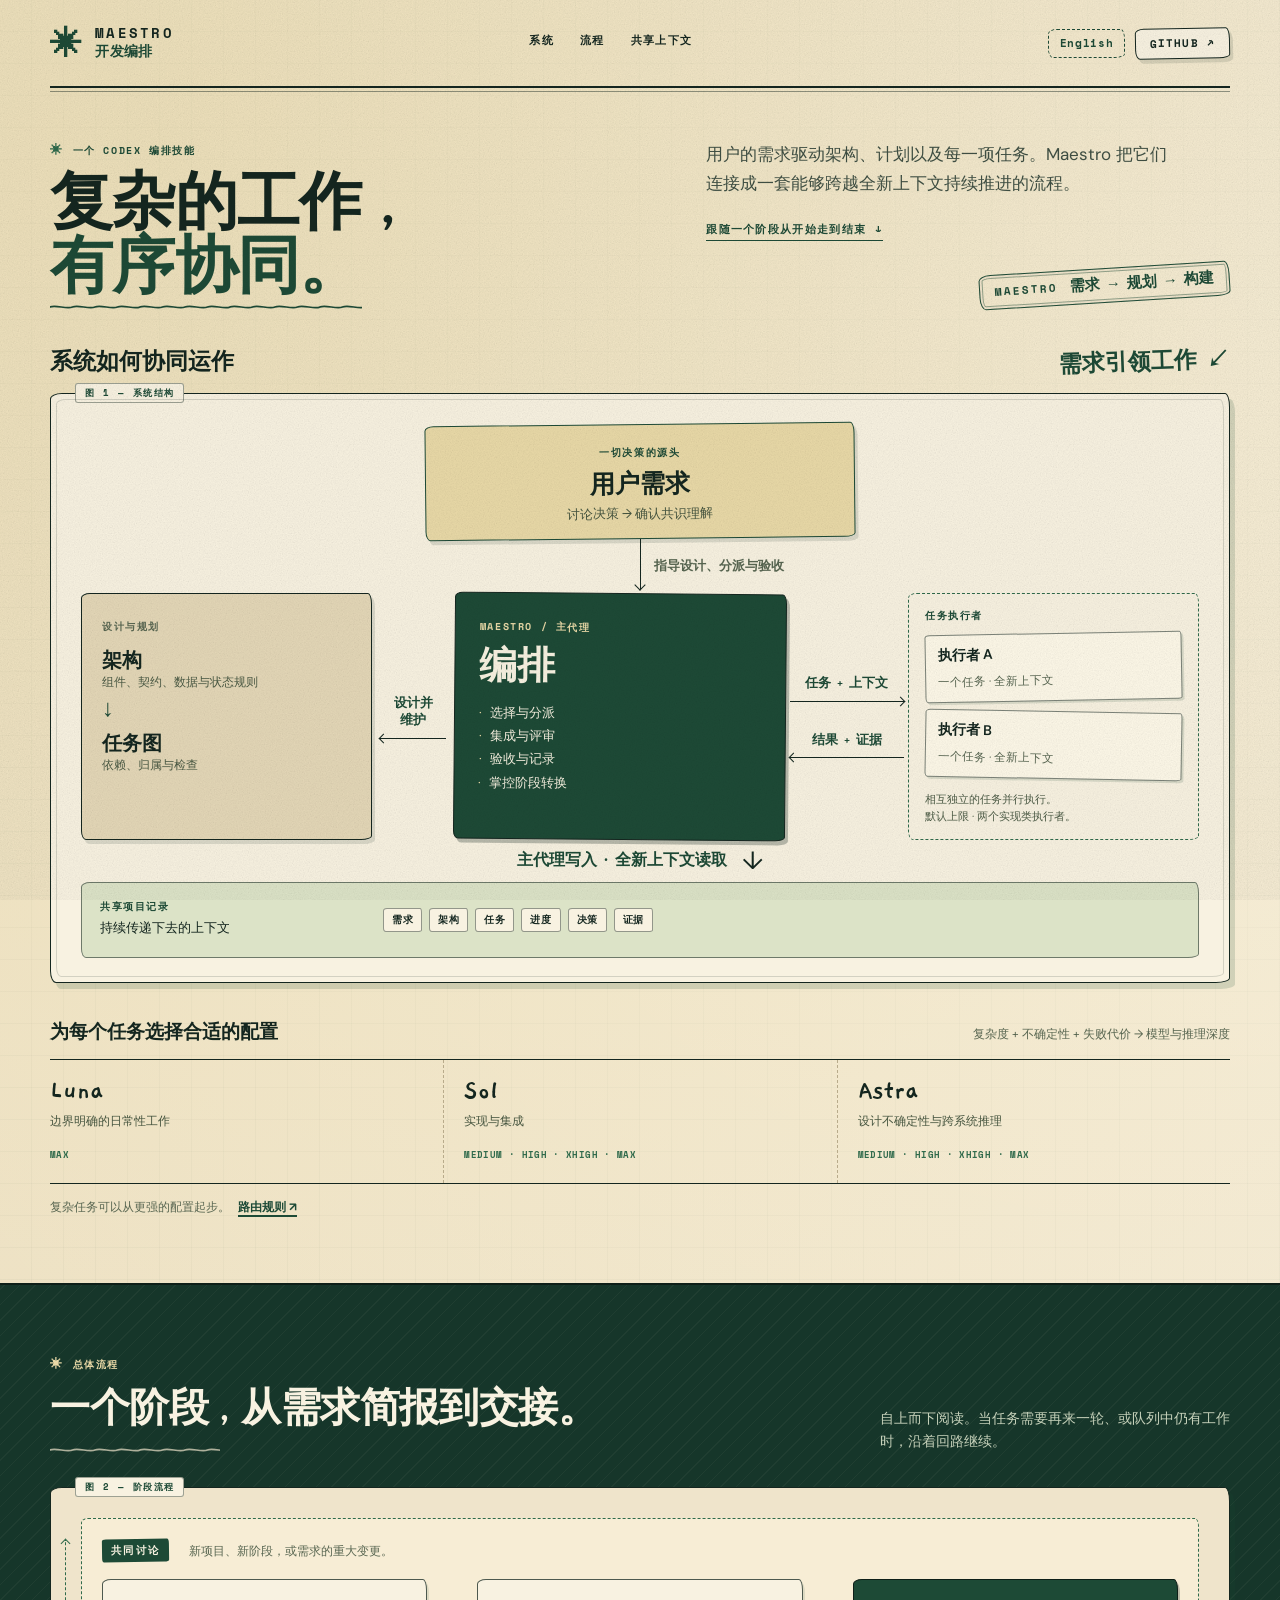
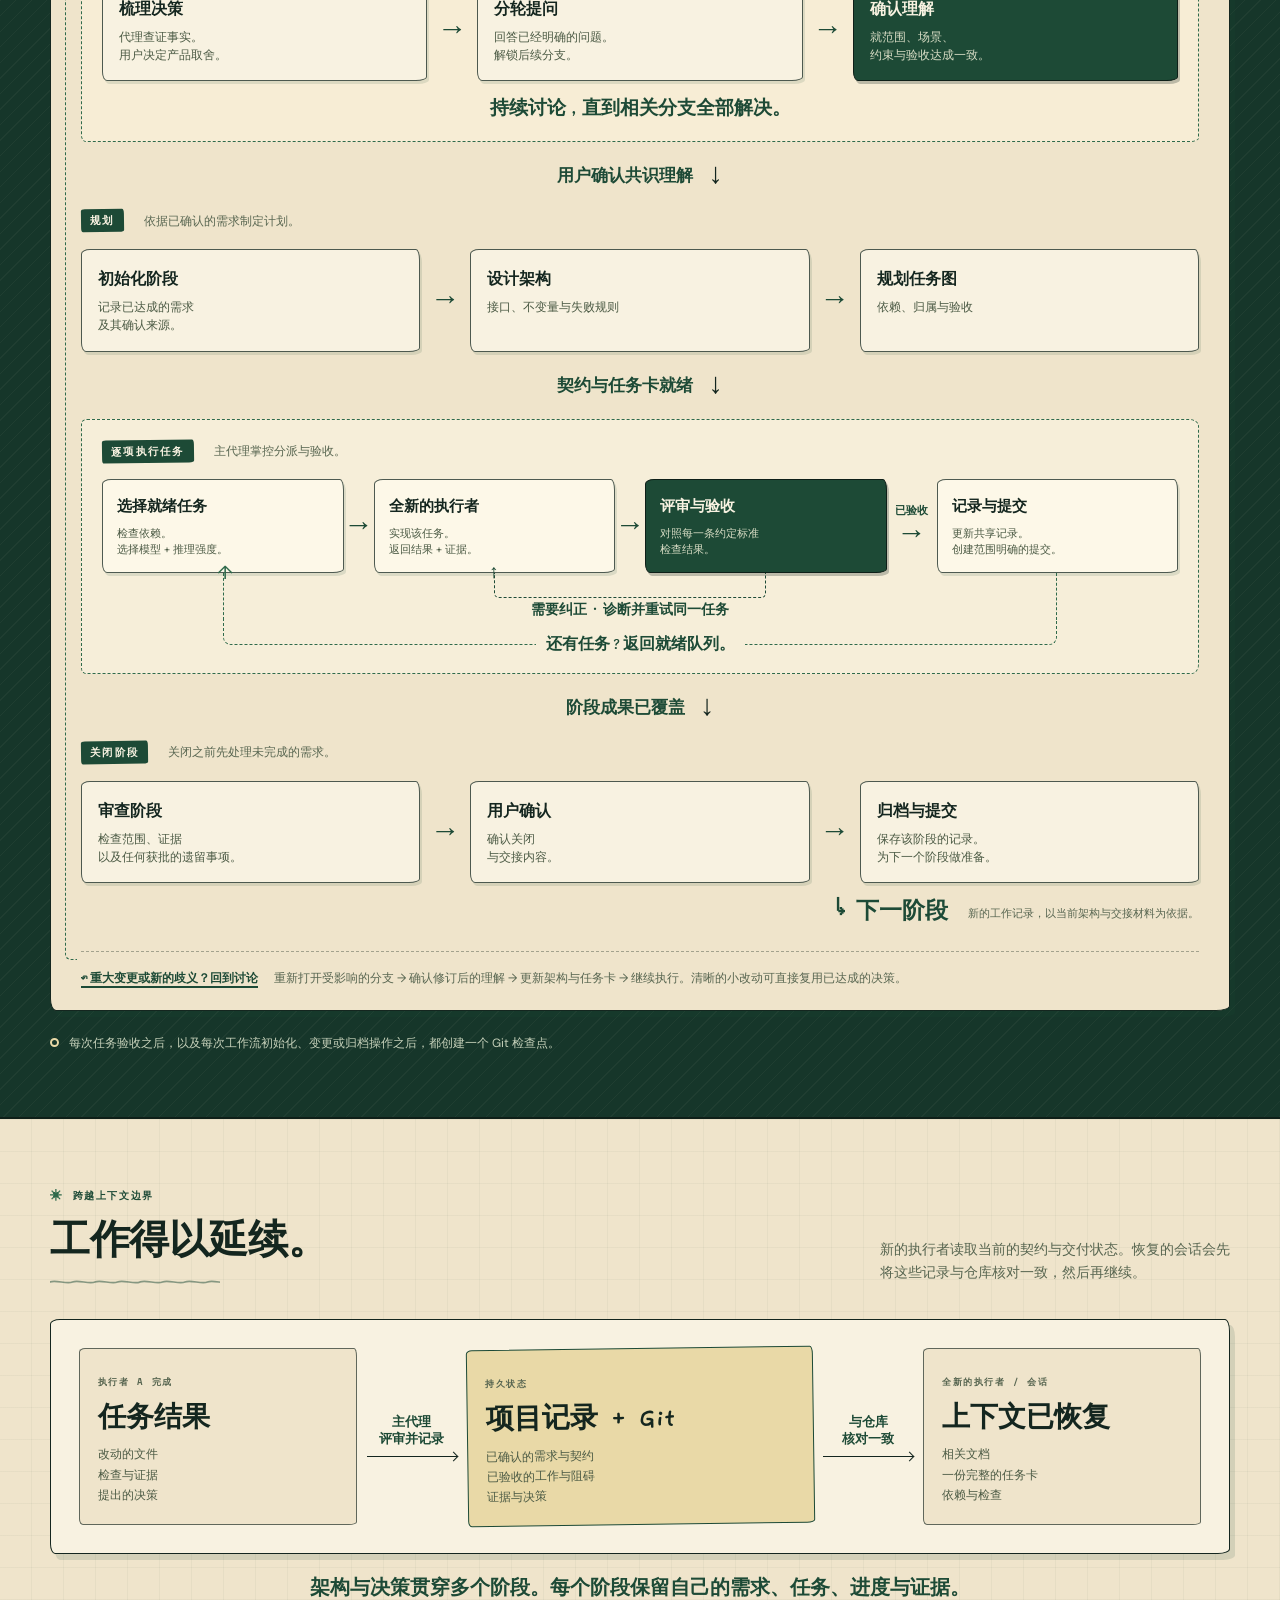
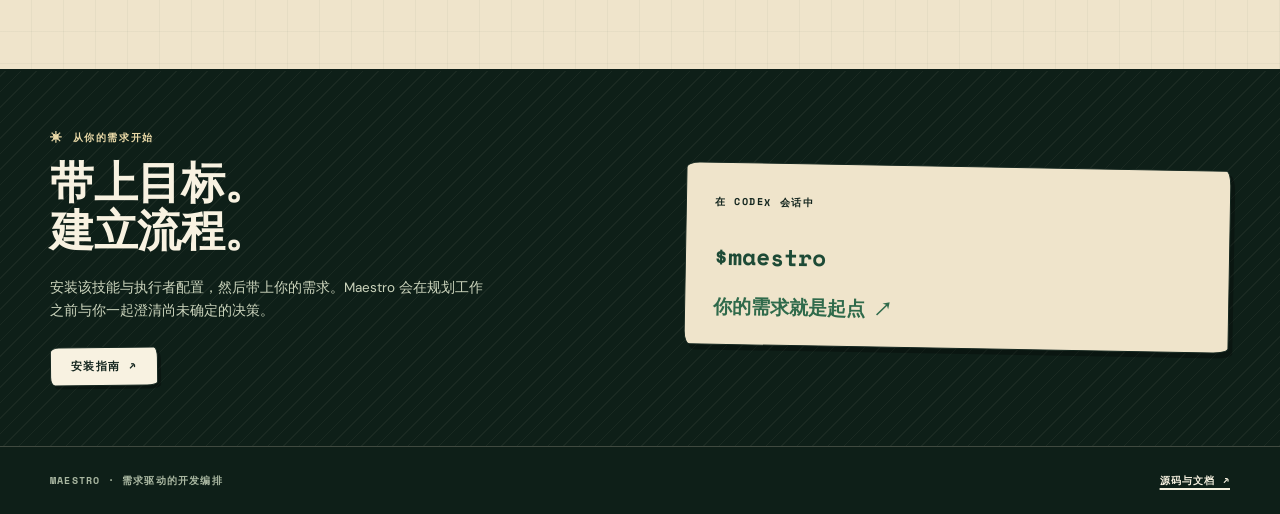
==== commit ad6b789d: "style: drop the serif headings for hand lettering and sans labels Use the hand-drawn face for the he" ====
--- a/docs/index.zh-CN.html
+++ b/docs/index.zh-CN.html
@@ -10,14 +10,14 @@
   <link rel="alternate" hreflang="zh-CN" href="index.zh-CN.html">
   <link rel="preconnect" href="https://fonts.googleapis.com">
   <link rel="preconnect" href="https://fonts.gstatic.com" crossorigin>
-  <link href="https://fonts.googleapis.com/css2?family=DM+Sans:wght@400;500;600;700&family=Gaegu:wght@400;700&family=Instrument+Serif:ital@0;1&family=Space+Mono:wght@400;700&display=swap" rel="stylesheet">
+  <link href="https://fonts.googleapis.com/css2?family=DM+Sans:wght@400;500;600;700&family=Gaegu:wght@400;700&family=Space+Mono:wght@400;700&display=swap" rel="stylesheet">
   <link rel="stylesheet" href="style.css">
   <style>
     :root {
       --sans: 'DM Sans', 'PingFang SC', 'Hiragino Sans GB', 'Microsoft YaHei', 'Noto Sans SC', sans-serif;
       --hand: 'Gaegu', 'Kaiti SC', 'STKaiti', 'KaiTi', cursive;
       --mono: 'Space Mono', 'PingFang SC', 'Hiragino Sans GB', monospace;
-      --display: 'Instrument Serif', 'Songti SC', 'STSong', 'Noto Serif SC', serif;
+      --display: 'Gaegu', 'Kaiti SC', 'STKaiti', 'KaiTi', cursive;
     }
     body { line-height: 1.68; }
     h1 { letter-spacing: -.01em; }
--- a/docs/style.css
+++ b/docs/style.css
@@ -1,7 +1,7 @@
 /* ==========================================================================
    Maestro — retro field-guide design language
    Deep-green ink on aged cream paper. Hand-drawn frames, letterpress shadows,
-   serif display type, mono captions, and scribbled rules.
+   hand-drawn headings, mono captions, and scribbled rules.
    ========================================================================== */
 
 :root {
@@ -26,7 +26,7 @@
   --mono: 'Space Mono', ui-monospace, 'PingFang SC', monospace;
   --hand: 'Gaegu', 'Kaiti SC', 'STKaiti', 'KaiTi', cursive;
   --sans: 'DM Sans', 'PingFang SC', 'Hiragino Sans GB', 'Microsoft YaHei', 'Noto Sans SC', sans-serif;
-  --display: 'Instrument Serif', 'Songti SC', 'Noto Serif SC', 'Source Han Serif SC', serif;
+  --display: 'Gaegu', 'Kaiti SC', 'STKaiti', 'KaiTi', cursive;
 
   /* Hand-drawn geometry */
   --sketch: 14px 5px 16px 6px / 6px 16px 5px 14px;
@@ -179,12 +179,12 @@
   color: var(--green-500);
 }
 h1 {
-  font: 400 clamp(46px, 5vw, 68px)/.98 var(--display);
-  letter-spacing: -.015em;
+  font: 700 clamp(44px, 4.9vw, 66px)/1.02 var(--display);
+  letter-spacing: 0;
 }
 h1 span {
   color: var(--green-700);
-  font-style: italic;
+  font-style: normal;
   padding-bottom: 8px;
   background: var(--wave) left bottom repeat-x;
   background-size: 90px 7px;
@@ -242,8 +242,8 @@
   margin-bottom: 16px;
 }
 .diagram-heading h2 {
-  font: 400 25px/1.1 var(--display);
-  letter-spacing: -.01em;
+  font: 600 23px/1.25 var(--sans);
+  letter-spacing: -.02em;
 }
 .diagram-heading .hand { transform: rotate(-2deg); }
 
@@ -298,9 +298,9 @@
 }
 .map-source .node-label { color: var(--green-700); }
 .map-source h3 {
-  font: 400 26px/1.15 var(--display);
-  letter-spacing: -.01em;
-  margin: 3px 0;
+  font: 600 25px/1.2 var(--sans);
+  letter-spacing: -.02em;
+  margin: 4px 0;
 }
 .map-source p { font-size: 13px; color: #46553f; }
 
@@ -346,8 +346,8 @@
 .design-stack { padding: 18px 20px; background: var(--paper-lo); }
 .design-stack .node-label { color: var(--muted); }
 .design-stack h3 {
-  font: 400 23px/1.2 var(--display);
-  letter-spacing: -.01em;
+  font: 600 20px/1.3 var(--sans);
+  letter-spacing: -.02em;
   margin-top: 8px;
 }
 .design-stack p { font-size: 12px; color: #4b5a44; line-height: 1.5; }
@@ -472,7 +472,7 @@
   gap: 20px;
   margin: 36px 0 14px;
 }
-.routing-header h3 { font: 400 21px/1.2 var(--display); }
+.routing-header h3 { font: 600 19px/1.35 var(--sans); letter-spacing: -.015em; }
 .routing-header p { font-size: 12px; color: var(--muted); }
 .routing-grid {
   display: grid;
@@ -513,8 +513,8 @@
   margin-bottom: 34px;
 }
 .section-heading h2 {
-  font: 400 38px/1.08 var(--display);
-  letter-spacing: -.015em;
+  font: 700 40px/1.12 var(--display);
+  letter-spacing: 0;
   color: var(--ink);
 }
 .section-heading h2::after {
@@ -773,8 +773,8 @@
 .start-section .eyebrow { color: var(--highlight); }
 .start-section .eyebrow::before { color: var(--highlight); }
 .start-section h2 {
-  font: 400 44px/1.08 var(--display);
-  letter-spacing: -.015em;
+  font: 700 44px/1.1 var(--display);
+  letter-spacing: 0;
   color: var(--paper-hi);
 }
 .start-section p:not(.eyebrow) {
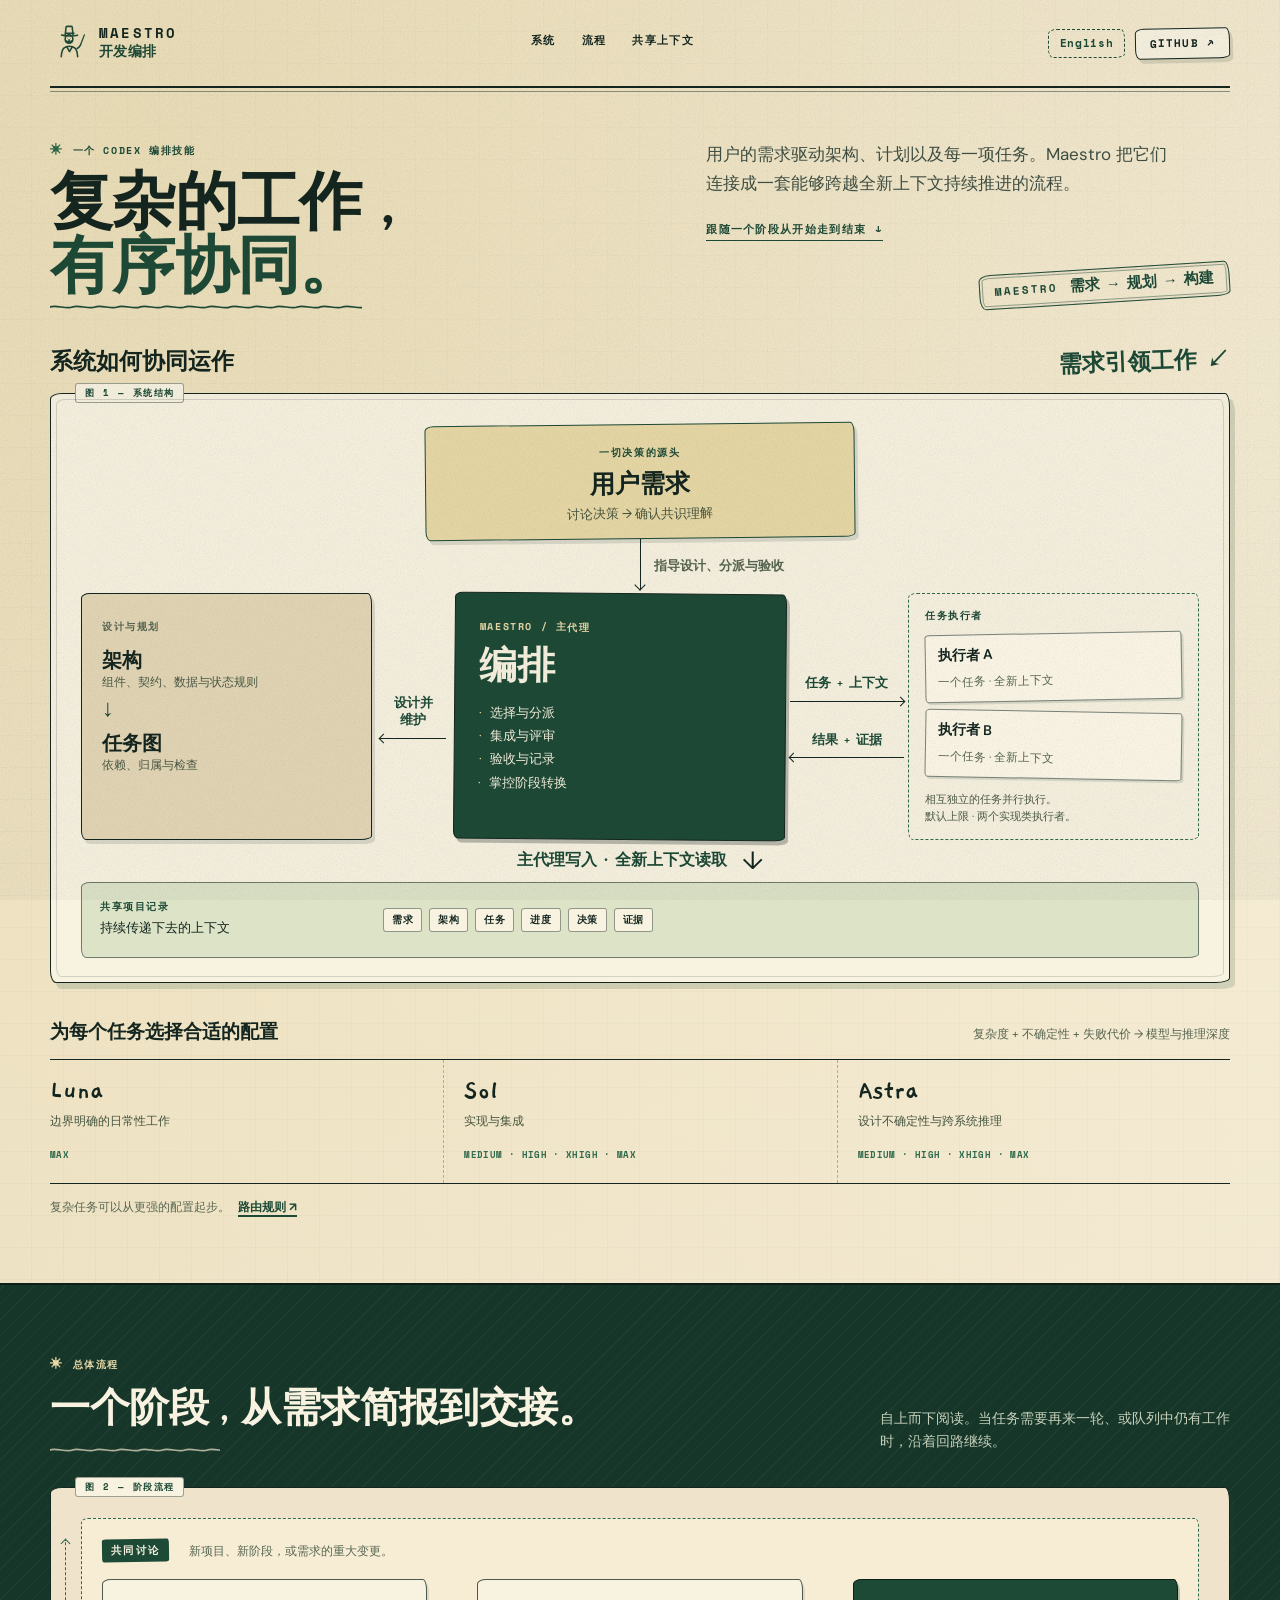
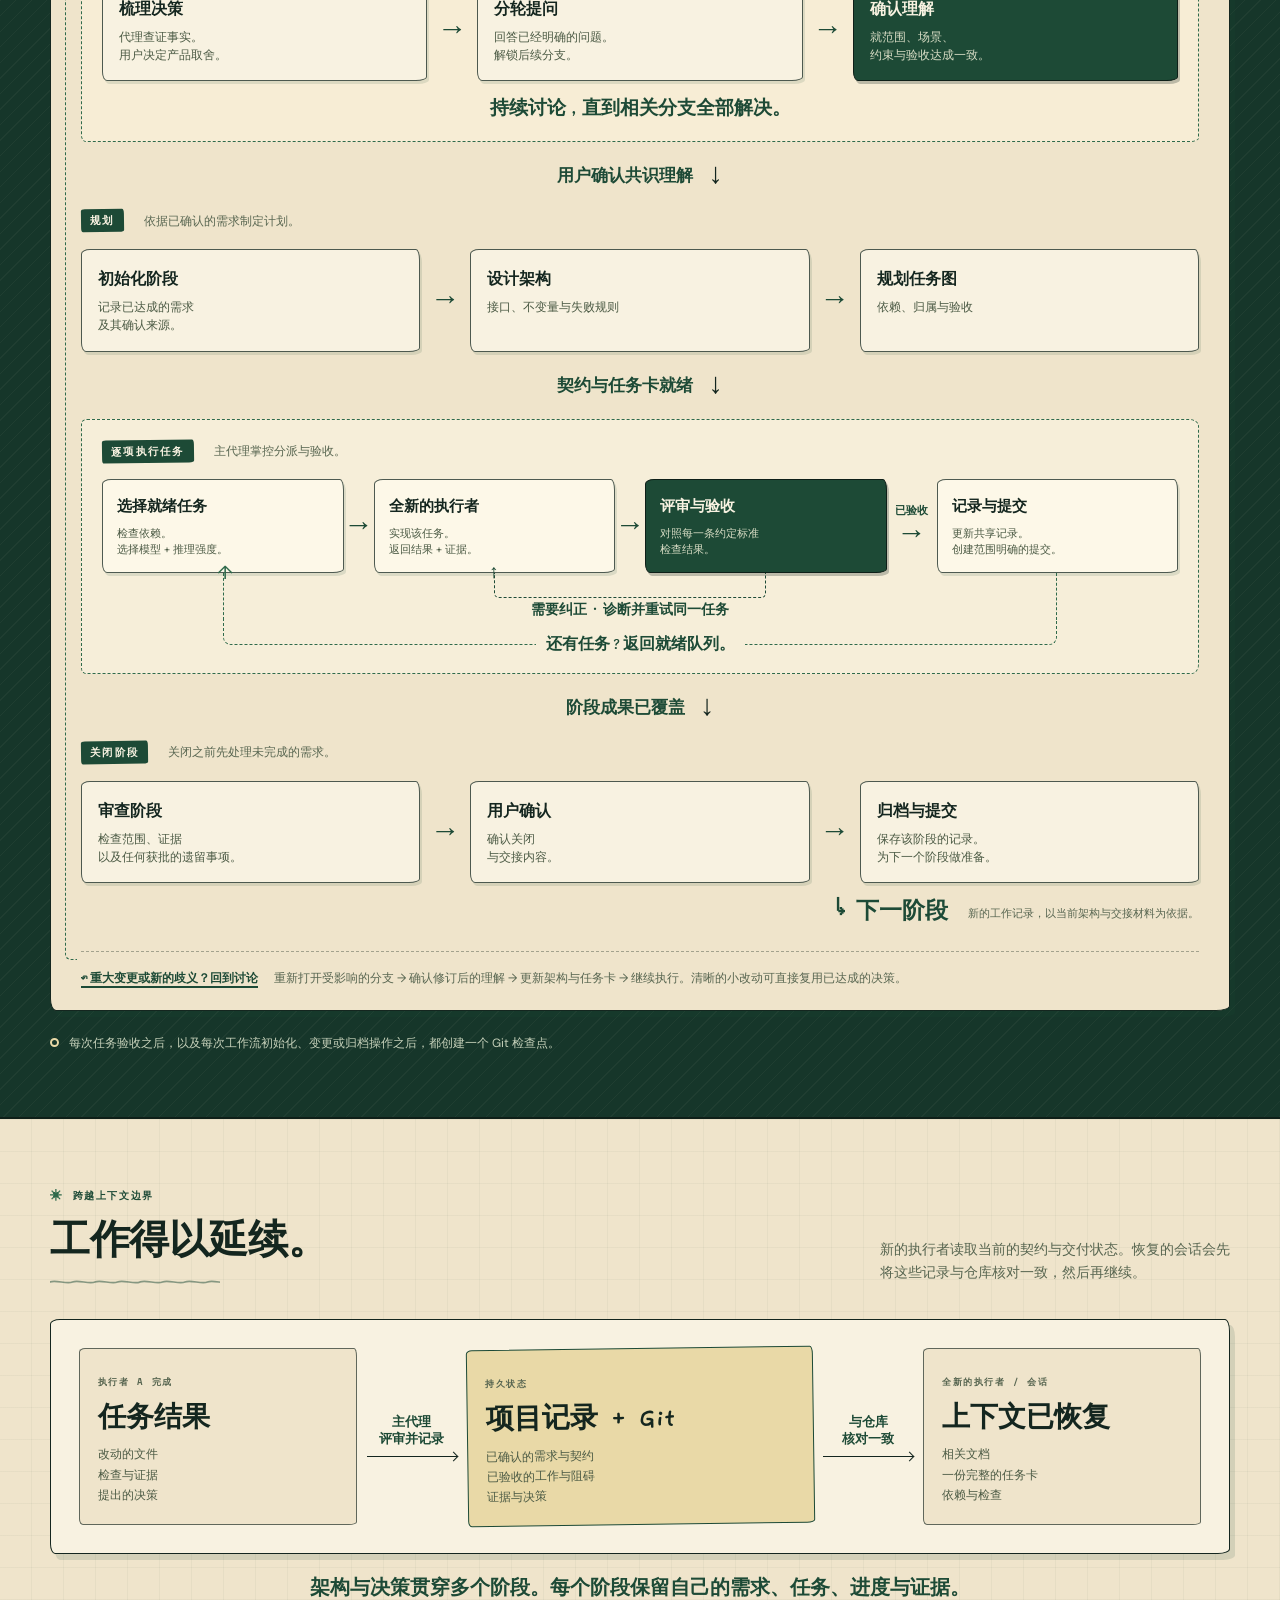
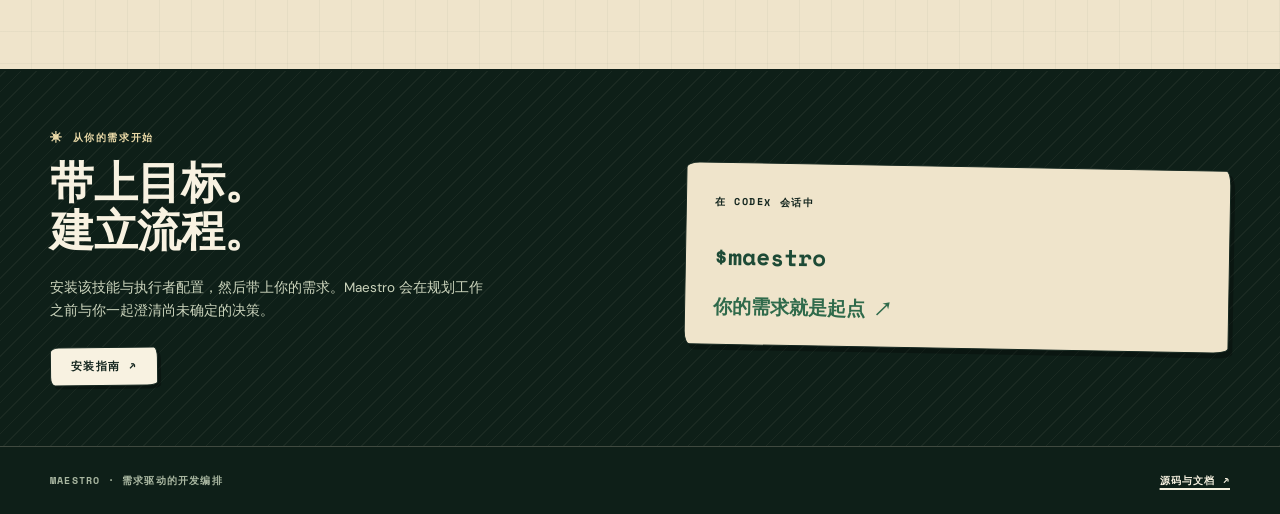
==== commit f76a0c54: "style: replace the asterisk mark with a hand-drawn conductor A top hat, mustache, tuxedo lapels, and" ====
--- a/docs/index.zh-CN.html
+++ b/docs/index.zh-CN.html
@@ -4,6 +4,7 @@
   <meta charset="utf-8">
   <meta name="viewport" content="width=device-width, initial-scale=1">
   <meta name="description" content="了解 Maestro 如何把用户需求、架构、任务规划、分层子代理、共享记录与阶段控制连接起来。">
+  <link rel="icon" type="image/svg+xml" href="favicon.svg">
   <meta name="theme-color" content="#efe4cb">
   <title>Maestro — 开发编排图解指南</title>
   <link rel="alternate" hreflang="en" href="index.html">
@@ -37,7 +38,7 @@
 </head>
 <body>
   <header class="topbar wrap">
-    <a class="brand" href="#top"><span class="brand-mark">✳</span><span>MAESTRO<small>开发编排</small></span></a>
+    <a class="brand" href="#top"><svg class="brand-mark" viewBox="0 0 44 44" width="38" height="38" fill="none" stroke="currentColor" stroke-width="1.8" stroke-linecap="round" stroke-linejoin="round" aria-hidden="true" focusable="false"><path d="M13.4 12.7c3.8 1.2 13.2 1.6 18.6.3"/><path d="M17.6 12.5l1-8.8c.06-.55.45-.95 1-.95h5.1c.55 0 .94.4 1 .95l1 8.8"/><path d="M18.6 10.6h9.2"/><ellipse cx="22" cy="17.5" rx="4.5" ry="4.9"/><circle cx="20.4" cy="16.3" r=".5" fill="currentColor" stroke="none"/><circle cx="23.6" cy="16.3" r=".5" fill="currentColor" stroke="none"/><path d="M22.1 18.2v1.2"/><path d="M18.5 19.7c1.05 1.15 2.2 1.45 3.4 1" stroke-width="2.4"/><path d="M25.5 19.7c-1.05 1.15-2.2 1.45-3.4 1" stroke-width="2.4"/><path d="M13 38c.3-5.2 1.2-8.4 3-10 1.7-1.5 3.9-2.3 6.5-2.3s4.8.8 6.5 2.3c1.8 1.6 2.7 4.8 3 10"/><path d="M19.5 26.4 22.6 31.9 25.7 26.4"/><path d="M31.4 28.4c1.7-.9 3-2.3 4-4.2"/><path d="M35.4 24 39.8 12.6" stroke-width="1.5"/></svg><span>MAESTRO<small>开发编排</small></span></a>
     <nav aria-label="主导航"><a href="#system">系统</a><a href="#workflow">流程</a><a href="#context">共享上下文</a></nav>
     <div class="topbar-actions"><a class="lang-link" href="index.html" hreflang="en" lang="en">English</a><a class="repo-link" href="https://github.com/JAY201368/maestro">GitHub ↗</a></div>
   </header>
--- a/docs/style.css
+++ b/docs/style.css
@@ -110,7 +110,13 @@
   letter-spacing: .02em;
   color: var(--green-700);
 }
-.brand-mark { font-size: 32px; line-height: 1; color: var(--green-700); }
+.brand-mark {
+  width: 38px;
+  height: 38px;
+  flex: none;
+  color: var(--green-700);
+  overflow: visible;
+}
 
 nav { display: flex; gap: 26px; }
 nav a {
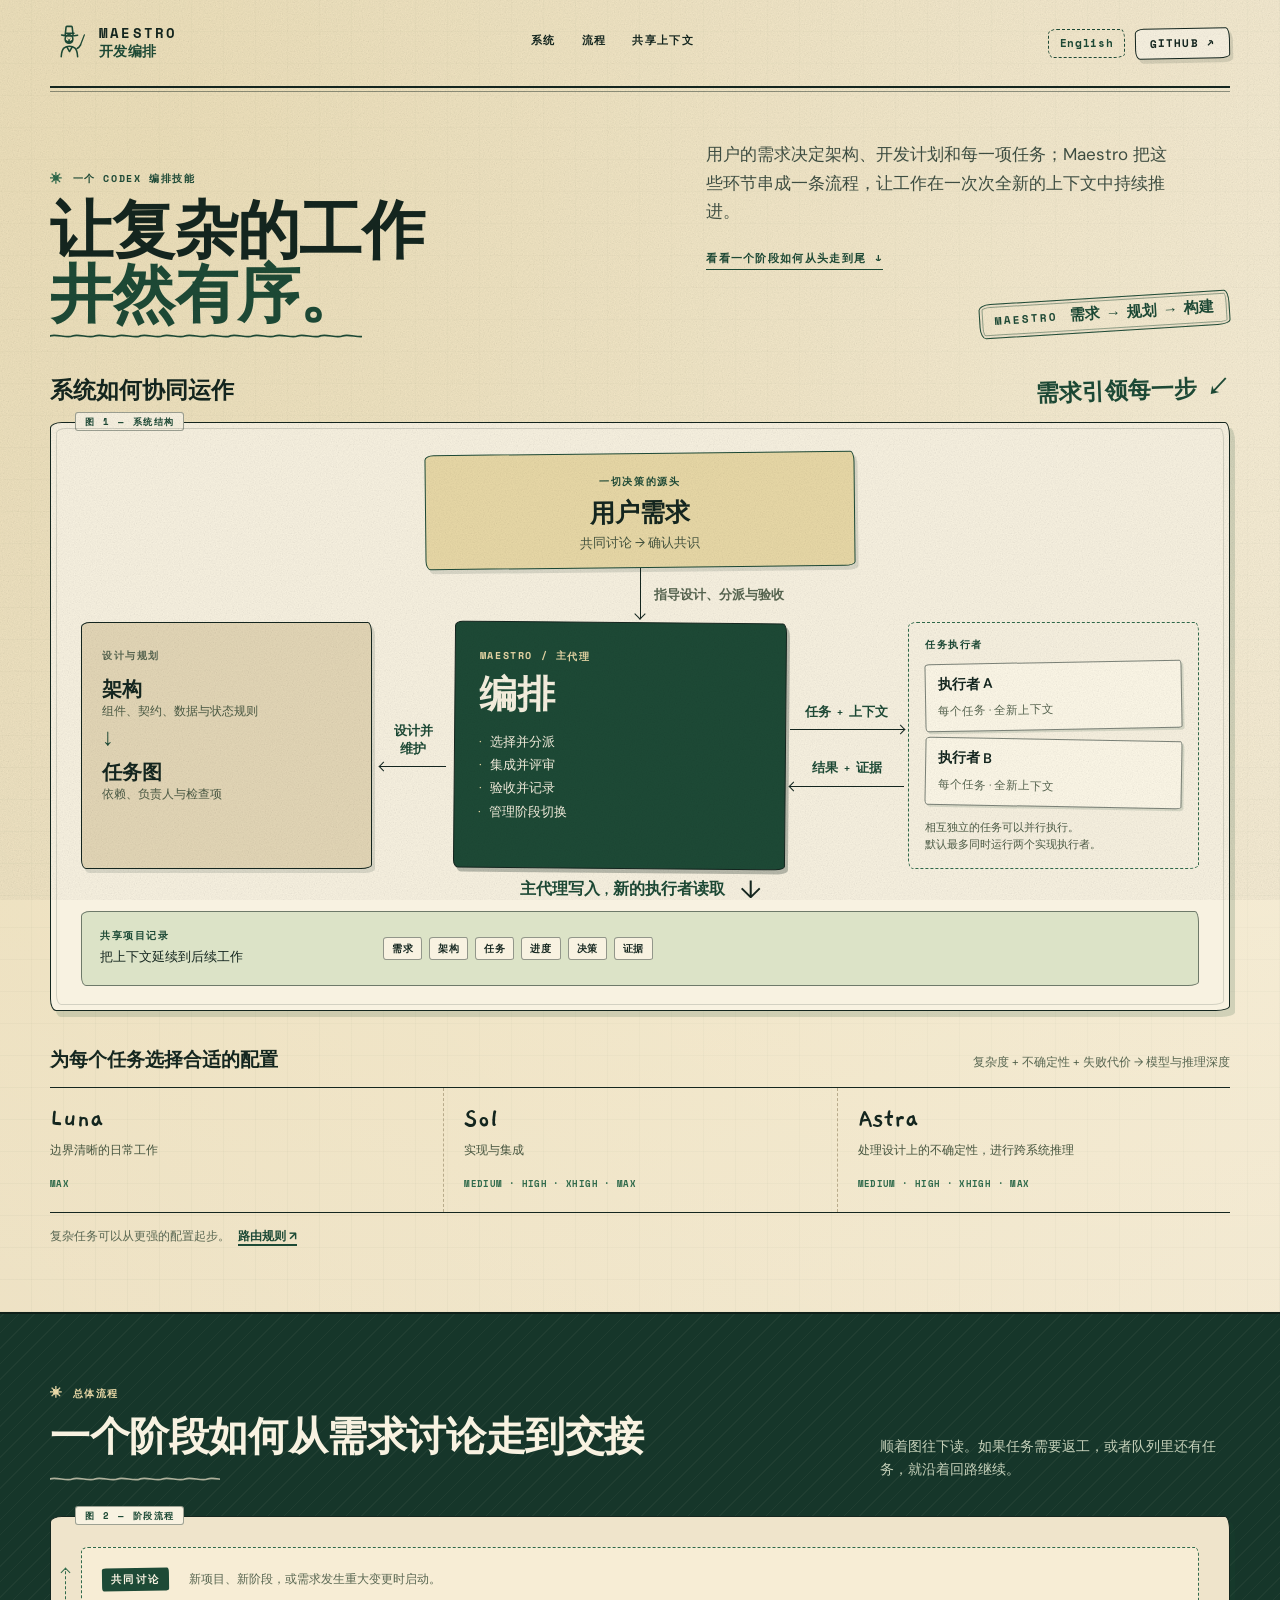
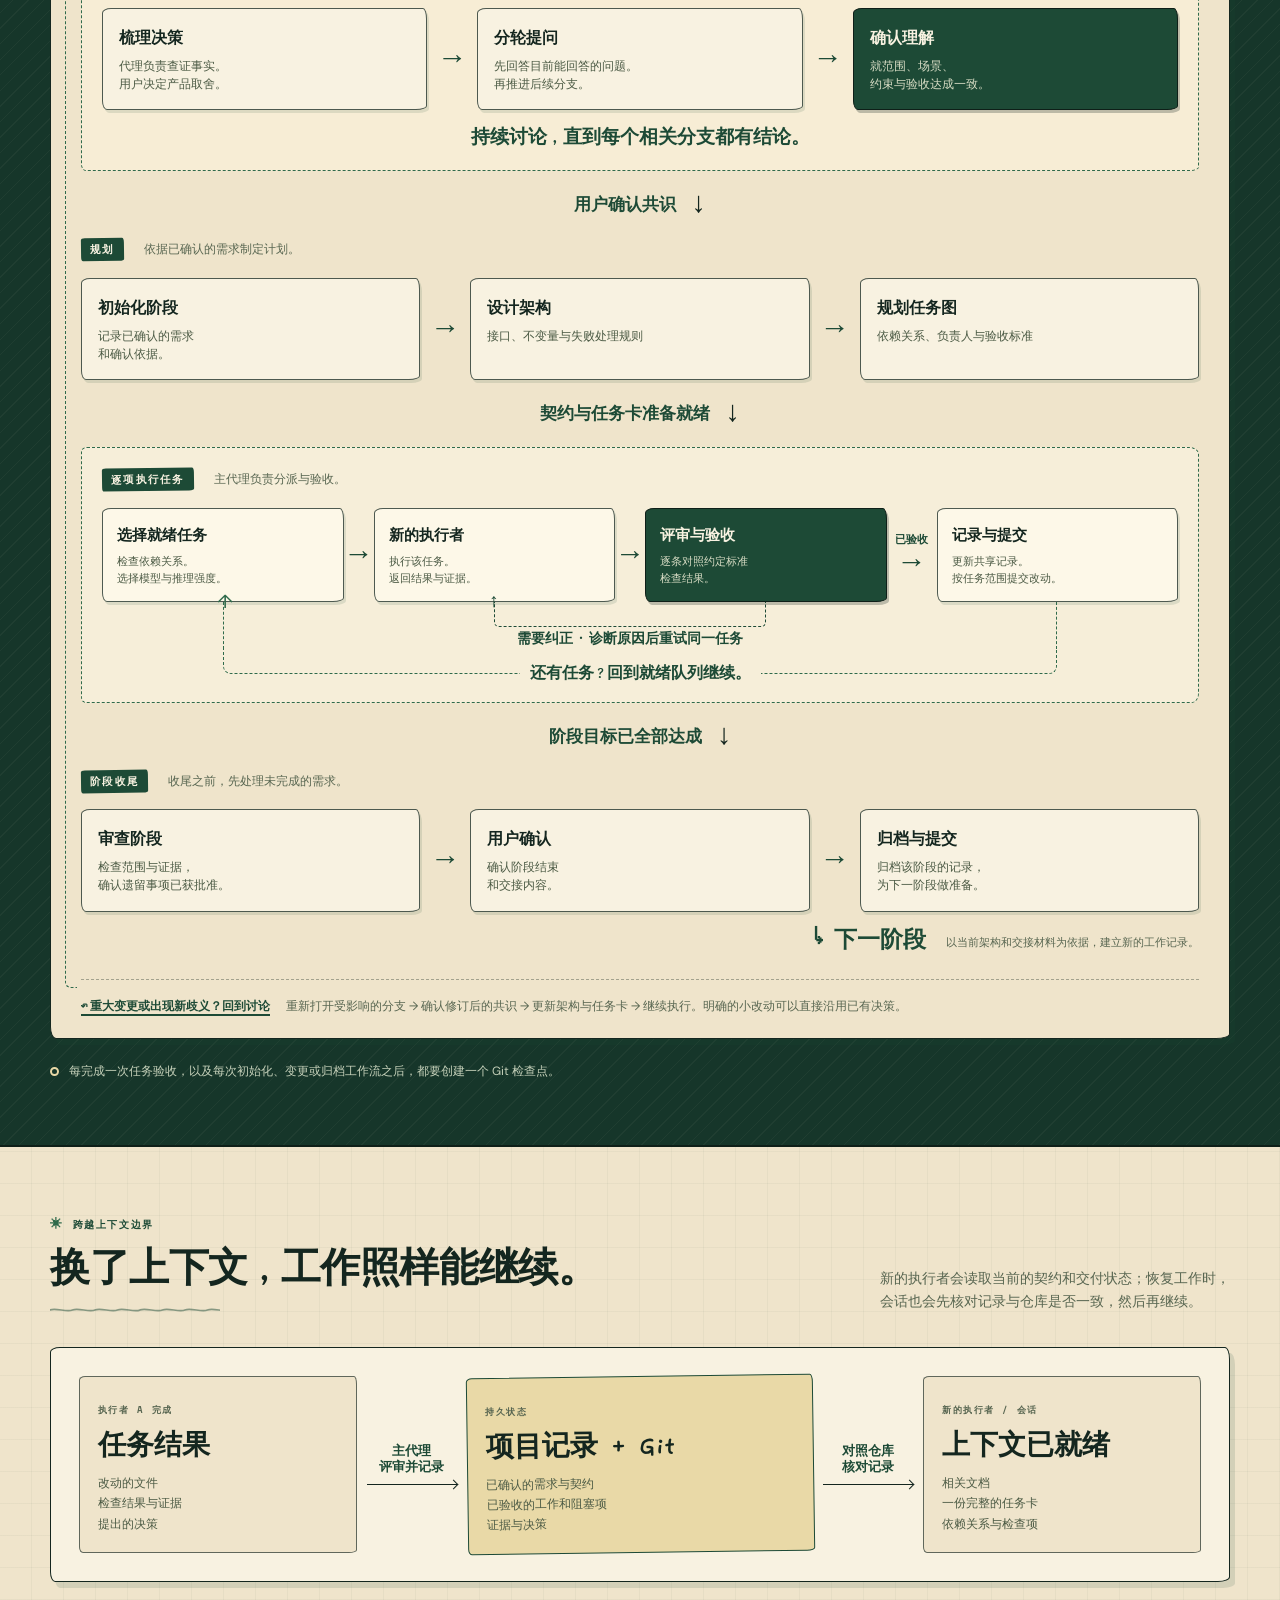
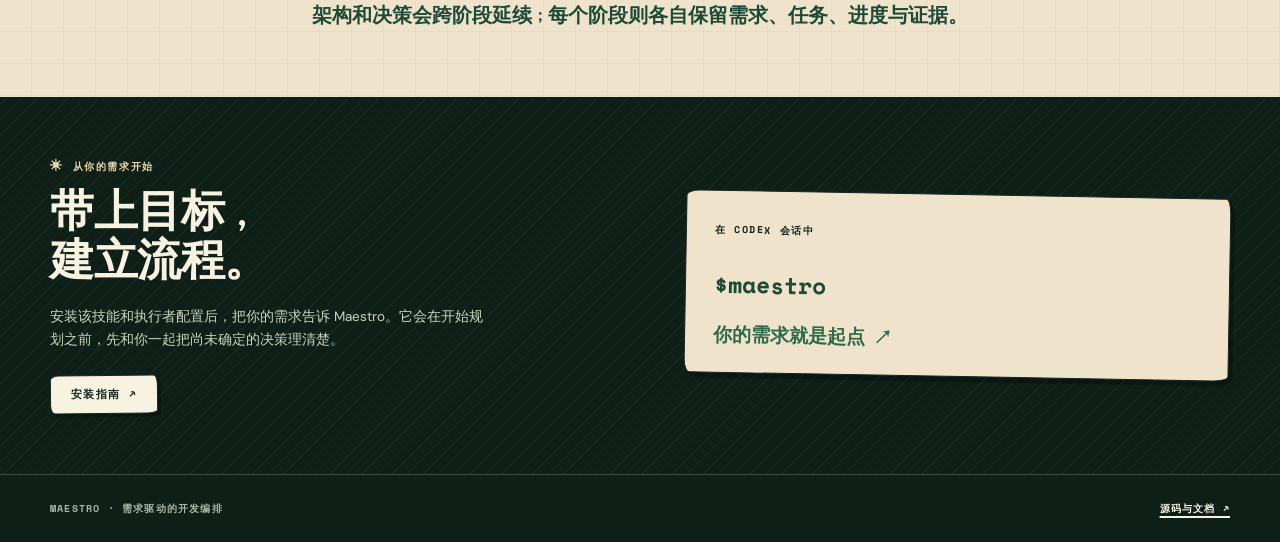
==== commit d19ec376: "docs: polish Simplified Chinese copy Rewrite translation-style headings and sentences into natural C" ====
--- a/docs/index.zh-CN.html
+++ b/docs/index.zh-CN.html
@@ -3,7 +3,7 @@
 <head>
   <meta charset="utf-8">
   <meta name="viewport" content="width=device-width, initial-scale=1">
-  <meta name="description" content="了解 Maestro 如何把用户需求、架构、任务规划、分层子代理、共享记录与阶段控制连接起来。">
+  <meta name="description" content="了解 Maestro 如何把用户需求、架构、任务规划、分层子代理、共享记录和阶段控制串联起来。">
   <link rel="icon" type="image/svg+xml" href="favicon.svg">
   <meta name="theme-color" content="#efe4cb">
   <title>Maestro — 开发编排图解指南</title>
@@ -45,15 +45,15 @@
   <main id="top">
     <section class="overview wrap" id="system">
       <div class="intro-heading">
-        <div><p class="eyebrow">一个 CODEX 编排技能</p><h1>复杂的工作，<br><span>有序协同。</span></h1></div>
-        <div class="intro-copy"><p>用户的需求驱动架构、计划以及每一项任务。Maestro 把它们连接成一套能够跨越全新上下文持续推进的流程。</p><a class="text-link" href="#workflow">跟随一个阶段从开始走到结束 ↓</a><span class="hero-stamp"><b>MAESTRO</b><em>需求 → 规划 → 构建</em></span></div>
+        <div><p class="eyebrow">一个 Codex 编排技能</p><h1>让复杂的工作<br><span>井然有序。</span></h1></div>
+        <div class="intro-copy"><p>用户的需求决定架构、开发计划和每一项任务；Maestro 把这些环节串成一条流程，让工作在一次次全新的上下文中持续推进。</p><a class="text-link" href="#workflow">看看一个阶段如何从头走到尾 ↓</a><span class="hero-stamp"><b>MAESTRO</b><em>需求 → 规划 → 构建</em></span></div>
       </div>
-      <div class="diagram-heading"><h2>系统如何协同运作</h2><span class="hand">需求引领工作 ↙</span></div>
+      <div class="diagram-heading"><h2>系统如何协同运作</h2><span class="hand">需求引领每一步 ↙</span></div>
 <div class="system-map diagram" id="system-map">
   <div class="map-source sketch-card">
     <span class="node-label">一切决策的源头</span>
     <h3>用户需求</h3>
-    <p>讨论决策 → 确认共识理解</p>
+    <p>共同讨论 → 确认共识</p>
   </div>
   <div class="vertical-link"><span>指导设计、分派与验收</span></div>
   <div class="system-row">
@@ -63,107 +63,107 @@
       <p>组件、契约、数据与状态规则</p>
       <div class="inner-arrow" aria-hidden="true">↓</div>
       <h3>任务图</h3>
-      <p>依赖、归属与检查</p>
+      <p>依赖、负责人与检查项</p>
     </div>
     <div class="relation design-relation"><span>设计并<br>维护</span><i class="arrow-line reverse"></i></div>
     <div class="orchestrator sketch-card">
       <span class="node-label">MAESTRO / 主代理</span>
       <h3>编排</h3>
-      <ul><li>选择与分派</li><li>集成与评审</li><li>验收与记录</li><li>掌控阶段转换</li></ul>
+      <ul><li>选择并分派</li><li>集成并评审</li><li>验收并记录</li><li>管理阶段切换</li></ul>
     </div>
     <div class="relation worker-relation"><span>任务 + 上下文</span><i class="arrow-line"></i><span class="return-label">结果 + 证据</span><i class="arrow-line reverse"></i></div>
     <div class="worker-group">
       <span class="node-label">任务执行者</span>
-      <div class="worker-slip"><strong>执行者 A</strong><span>一个任务 · 全新上下文</span></div>
-      <div class="worker-slip"><strong>执行者 B</strong><span>一个任务 · 全新上下文</span></div>
-      <p class="worker-caption">相互独立的任务并行执行。<br>默认上限 · 两个实现类执行者。</p>
+      <div class="worker-slip"><strong>执行者 A</strong><span>每个任务 · 全新上下文</span></div>
+      <div class="worker-slip"><strong>执行者 B</strong><span>每个任务 · 全新上下文</span></div>
+      <p class="worker-caption">相互独立的任务可以并行执行。<br>默认最多同时运行两个实现执行者。</p>
     </div>
   </div>
-  <div class="records-connector"><span>主代理写入 · 全新上下文读取</span><i aria-hidden="true">↓</i></div>
+  <div class="records-connector"><span>主代理写入，新的执行者读取</span><i aria-hidden="true">↓</i></div>
   <div class="records-foundation">
-    <div><span class="node-label">共享项目记录</span><strong>持续传递下去的上下文</strong></div>
+    <div><span class="node-label">共享项目记录</span><strong>把上下文延续到后续工作</strong></div>
     <div class="document-tags"><span>需求</span><span>架构</span><span>任务</span><span>进度</span><span>决策</span><span>证据</span></div>
   </div>
 </div>
       <div class="routing-header"><h3>为每个任务选择合适的配置</h3><p>复杂度 + 不确定性 + 失败代价 → 模型与推理深度</p></div>
       <div class="routing-grid">
-        <article><h4>Luna</h4><p>边界明确的日常性工作</p><span class="effort">max</span></article>
+        <article><h4>Luna</h4><p>边界清晰的日常工作</p><span class="effort">max</span></article>
         <article><h4>Sol</h4><p>实现与集成</p><span class="effort">medium · high · xhigh · max</span></article>
-        <article><h4>Astra</h4><p>设计不确定性与跨系统推理</p><span class="effort">medium · high · xhigh · max</span></article>
+        <article><h4>Astra</h4><p>处理设计上的不确定性，进行跨系统推理</p><span class="effort">medium · high · xhigh · max</span></article>
       </div>
       <p class="routing-foot">复杂任务可以从更强的配置起步。<a href="https://github.com/JAY201368/maestro/blob/main/references/worker-routing.md">路由规则 ↗</a></p>
     </section>
     <section class="workflow-section" id="workflow"><div class="wrap">
-      <div class="section-heading"><div><p class="eyebrow">总体流程</p><h2>一个阶段，从需求简报到交接。</h2></div><p>自上而下阅读。当任务需要再来一轮、或队列中仍有工作时，沿着回路继续。</p></div>
+      <div class="section-heading"><div><p class="eyebrow">总体流程</p><h2>一个阶段如何从需求讨论走到交接</h2></div><p>顺着图往下读。如果任务需要返工，或者队列里还有任务，就沿着回路继续。</p></div>
 <div class="lifecycle diagram" id="lifecycle-map">
   <div class="discussion-return-route" aria-hidden="true"></div>
   <div class="phase discussion-phase" id="discussion">
-    <div class="phase-caption"><span class="phase-mark">共同讨论</span><p>新项目、新阶段，或需求的重大变更。</p></div>
+    <div class="phase-caption"><span class="phase-mark">共同讨论</span><p>新项目、新阶段，或需求发生重大变更时启动。</p></div>
     <div class="plan-lane">
-      <div class="flow-node"><h3>梳理决策</h3><p>代理查证事实。<br>用户决定产品取舍。</p></div>
+      <div class="flow-node"><h3>梳理决策</h3><p>代理负责查证事实。<br>用户决定产品取舍。</p></div>
       <div class="simple-arrow" aria-hidden="true">→</div>
-      <div class="flow-node"><h3>分轮提问</h3><p>回答已经明确的问题。<br>解锁后续分支。</p></div>
+      <div class="flow-node"><h3>分轮提问</h3><p>先回答目前能回答的问题。<br>再推进后续分支。</p></div>
       <div class="simple-arrow" aria-hidden="true">→</div>
       <div class="flow-node review-node"><h3>确认理解</h3><p>就范围、场景、<br>约束与验收达成一致。</p></div>
     </div>
-    <p class="discussion-note hand">持续讨论，直到相关分支全部解决。</p>
+    <p class="discussion-note hand">持续讨论，直到每个相关分支都有结论。</p>
   </div>
-  <div class="phase-transition"><span>用户确认共识理解</span><b aria-hidden="true">↓</b></div>
+  <div class="phase-transition"><span>用户确认共识</span><b aria-hidden="true">↓</b></div>
   <div class="phase">
     <div class="phase-caption"><span class="phase-mark">规划</span><p>依据已确认的需求制定计划。</p></div>
     <div class="plan-lane">
-      <div class="flow-node"><h3>初始化阶段</h3><p>记录已达成的需求<br>及其确认来源。</p></div>
+      <div class="flow-node"><h3>初始化阶段</h3><p>记录已确认的需求<br>和确认依据。</p></div>
       <div class="simple-arrow" aria-hidden="true">→</div>
-      <div class="flow-node"><h3>设计架构</h3><p>接口、不变量与失败规则</p></div>
+      <div class="flow-node"><h3>设计架构</h3><p>接口、不变量与失败处理规则</p></div>
       <div class="simple-arrow" aria-hidden="true">→</div>
-      <div class="flow-node"><h3>规划任务图</h3><p>依赖、归属与验收</p></div>
+      <div class="flow-node"><h3>规划任务图</h3><p>依赖关系、负责人与验收标准</p></div>
     </div>
   </div>
-  <div class="phase-transition"><span>契约与任务卡就绪</span><b aria-hidden="true">↓</b></div>
+  <div class="phase-transition"><span>契约与任务卡准备就绪</span><b aria-hidden="true">↓</b></div>
   <div class="phase execution-phase">
-    <div class="phase-caption"><span class="phase-mark">逐项执行任务</span><p>主代理掌控分派与验收。</p></div>
+    <div class="phase-caption"><span class="phase-mark">逐项执行任务</span><p>主代理负责分派与验收。</p></div>
     <div class="task-lane">
-      <div class="flow-node"><h3>选择就绪任务</h3><p>检查依赖。<br>选择模型 + 推理强度。</p></div>
+      <div class="flow-node"><h3>选择就绪任务</h3><p>检查依赖关系。<br>选择模型与推理强度。</p></div>
       <div class="simple-arrow" aria-hidden="true">→</div>
-      <div class="flow-node"><h3>全新的执行者</h3><p>实现该任务。<br>返回结果 + 证据。</p></div>
+      <div class="flow-node"><h3>新的执行者</h3><p>执行该任务。<br>返回结果与证据。</p></div>
       <div class="simple-arrow" aria-hidden="true">→</div>
-      <div class="flow-node review-node"><h3>评审与验收</h3><p>对照每一条约定标准<br>检查结果。</p></div>
+      <div class="flow-node review-node"><h3>评审与验收</h3><p>逐条对照约定标准<br>检查结果。</p></div>
       <div class="simple-arrow accepted-arrow"><small>已验收</small><span aria-hidden="true">→</span></div>
-      <div class="flow-node"><h3>记录与提交</h3><p>更新共享记录。<br>创建范围明确的提交。</p></div>
+      <div class="flow-node"><h3>记录与提交</h3><p>更新共享记录。<br>按任务范围提交改动。</p></div>
     </div>
-    <div class="correction-route"><span>需要纠正 · 诊断并重试同一任务</span></div>
-    <div class="repeat-route"><span>还有任务？返回就绪队列。</span></div>
+    <div class="correction-route"><span>需要纠正 · 诊断原因后重试同一任务</span></div>
+    <div class="repeat-route"><span>还有任务？回到就绪队列继续。</span></div>
   </div>
-  <div class="phase-transition"><span>阶段成果已覆盖</span><b aria-hidden="true">↓</b></div>
+  <div class="phase-transition"><span>阶段目标已全部达成</span><b aria-hidden="true">↓</b></div>
   <div class="phase closure-phase">
-    <div class="phase-caption"><span class="phase-mark">关闭阶段</span><p>关闭之前先处理未完成的需求。</p></div>
+    <div class="phase-caption"><span class="phase-mark">阶段收尾</span><p>收尾之前，先处理未完成的需求。</p></div>
     <div class="plan-lane">
-      <div class="flow-node"><h3>审查阶段</h3><p>检查范围、证据<br>以及任何获批的遗留事项。</p></div>
+      <div class="flow-node"><h3>审查阶段</h3><p>检查范围与证据，<br>确认遗留事项已获批准。</p></div>
       <div class="simple-arrow" aria-hidden="true">→</div>
-      <div class="flow-node"><h3>用户确认</h3><p>确认关闭<br>与交接内容。</p></div>
+      <div class="flow-node"><h3>用户确认</h3><p>确认阶段结束<br>和交接内容。</p></div>
       <div class="simple-arrow" aria-hidden="true">→</div>
-      <div class="flow-node"><h3>归档与提交</h3><p>保存该阶段的记录。<br>为下一个阶段做准备。</p></div>
+      <div class="flow-node"><h3>归档与提交</h3><p>归档该阶段的记录，<br>为下一阶段做准备。</p></div>
     </div>
-    <div class="next-stage"><span class="hand">↳ 下一阶段</span><p>新的工作记录，以当前架构与交接材料为依据。</p></div>
+    <div class="next-stage"><span class="hand">↳ 下一阶段</span><p>以当前架构和交接材料为依据，建立新的工作记录。</p></div>
   </div>
-  <div class="change-rule"><a href="#discussion"><strong>↶ 重大变更或新的歧义？回到讨论</strong></a><span>重新打开受影响的分支 → 确认修订后的理解 → 更新架构与任务卡 → 继续执行。清晰的小改动可直接复用已达成的决策。</span></div>
+  <div class="change-rule"><a href="#discussion"><strong>↶ 重大变更或出现新歧义？回到讨论</strong></a><span>重新打开受影响的分支 → 确认修订后的共识 → 更新架构与任务卡 → 继续执行。明确的小改动可以直接沿用已有决策。</span></div>
 </div>
-      <p class="checkpoint-note"><span class="commit-dot" aria-hidden="true"></span> 每次任务验收之后，以及每次工作流初始化、变更或归档操作之后，都创建一个 Git 检查点。</p>
+      <p class="checkpoint-note"><span class="commit-dot" aria-hidden="true"></span> 每完成一次任务验收，以及每次初始化、变更或归档工作流之后，都要创建一个 Git 检查点。</p>
     </div></section>
     <section class="context-section wrap" id="context">
-      <div class="section-heading"><div><p class="eyebrow">跨越上下文边界</p><h2>工作得以延续。</h2></div><p>新的执行者读取当前的契约与交付状态。恢复的会话会先将这些记录与仓库核对一致，然后再继续。</p></div>
+      <div class="section-heading"><div><p class="eyebrow">跨越上下文边界</p><h2>换了上下文，工作照样能继续。</h2></div><p>新的执行者会读取当前的契约和交付状态；恢复工作时，会话也会先核对记录与仓库是否一致，然后再继续。</p></div>
 <div class="continuity-map">
-  <div class="context-card"><span class="node-label">执行者 A 完成</span><h3>任务结果</h3><p>改动的文件<br>检查与证据<br>提出的决策</p></div>
+  <div class="context-card"><span class="node-label">执行者 A 完成</span><h3>任务结果</h3><p>改动的文件<br>检查结果与证据<br>提出的决策</p></div>
   <div class="context-arrow"><span>主代理<br>评审并记录</span><i class="arrow-line"></i></div>
-  <div class="context-card context-records"><span class="node-label">持久状态</span><h3>项目记录 + Git</h3><p>已确认的需求与契约<br>已验收的工作与阻碍<br>证据与决策</p></div>
-  <div class="context-arrow"><span>与仓库<br>核对一致</span><i class="arrow-line"></i></div>
-  <div class="context-card"><span class="node-label">全新的执行者 / 会话</span><h3>上下文已恢复</h3><p>相关文档<br>一份完整的任务卡<br>依赖与检查</p></div>
+  <div class="context-card context-records"><span class="node-label">持久状态</span><h3>项目记录 + Git</h3><p>已确认的需求与契约<br>已验收的工作和阻塞项<br>证据与决策</p></div>
+  <div class="context-arrow"><span>对照仓库<br>核对记录</span><i class="arrow-line"></i></div>
+  <div class="context-card"><span class="node-label">新的执行者 / 会话</span><h3>上下文已就绪</h3><p>相关文档<br>一份完整的任务卡<br>依赖关系与检查项</p></div>
 </div>
-      <p class="context-foot hand">架构与决策贯穿多个阶段。每个阶段保留自己的需求、任务、进度与证据。</p>
+      <p class="context-foot hand">架构和决策会跨阶段延续；每个阶段则各自保留需求、任务、进度与证据。</p>
     </section>
     <section class="start-section" id="start"><div class="wrap start-grid">
-      <div><p class="eyebrow">从你的需求开始</p><h2>带上目标。<br>建立流程。</h2><p>安装该技能与执行者配置，然后带上你的需求。Maestro 会在规划工作之前与你一起澄清尚未确定的决策。</p><a class="button" href="https://github.com/JAY201368/maestro/blob/main/README.zh-CN.md#install">安装指南 ↗</a></div>
-      <div class="command-card"><span class="node-label">在 CODEX 会话中</span><code>$maestro</code><span class="hand">你的需求就是起点 ↗</span></div>
+      <div><p class="eyebrow">从你的需求开始</p><h2>带上目标，<br>建立流程。</h2><p>安装该技能和执行者配置后，把你的需求告诉 Maestro。它会在开始规划之前，先和你一起把尚未确定的决策理清楚。</p><a class="button" href="https://github.com/JAY201368/maestro/blob/main/README.zh-CN.md#install">安装指南 ↗</a></div>
+      <div class="command-card"><span class="node-label">在 Codex 会话中</span><code>$maestro</code><span class="hand">你的需求就是起点 ↗</span></div>
     </div></section>
   </main>
   <footer class="wrap"><span>MAESTRO · 需求驱动的开发编排</span><a href="https://github.com/JAY201368/maestro">源码与文档 ↗</a></footer>
--- a/docs/style.css
+++ b/docs/style.css
@@ -891,6 +891,7 @@
   .accepted-arrow { flex-direction: row; transform: none; justify-content: center; gap: 8px; }
   .accepted-arrow span { transform: rotate(90deg); }
   .phase-caption, .next-stage, .change-rule { flex-direction: column; align-items: start; gap: 8px; }
+  .change-rule span { flex: 1 1 auto; }
   .execution-phase { padding: 16px 12px 28px; }
   .correction-route { width: 100%; margin-left: 0; margin-top: 12px; }
   .correction-route span { font-size: 11px; }
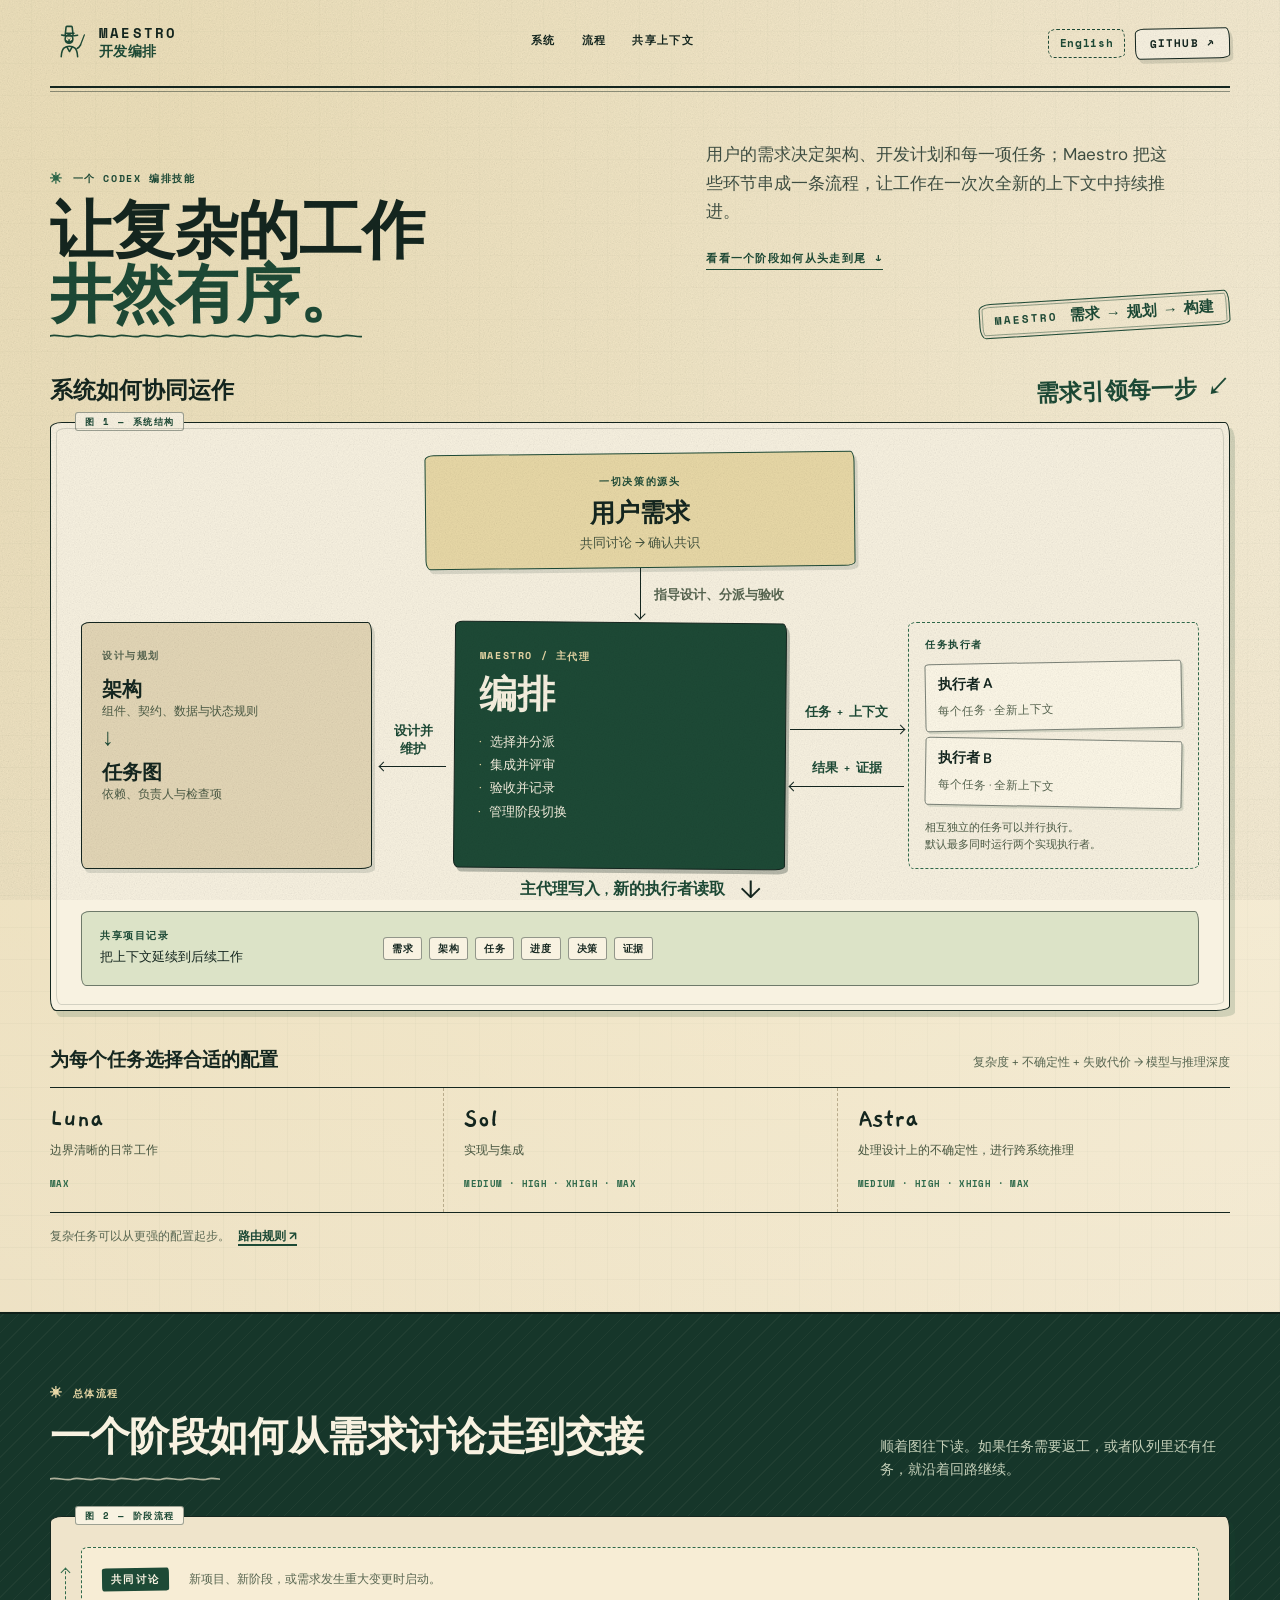
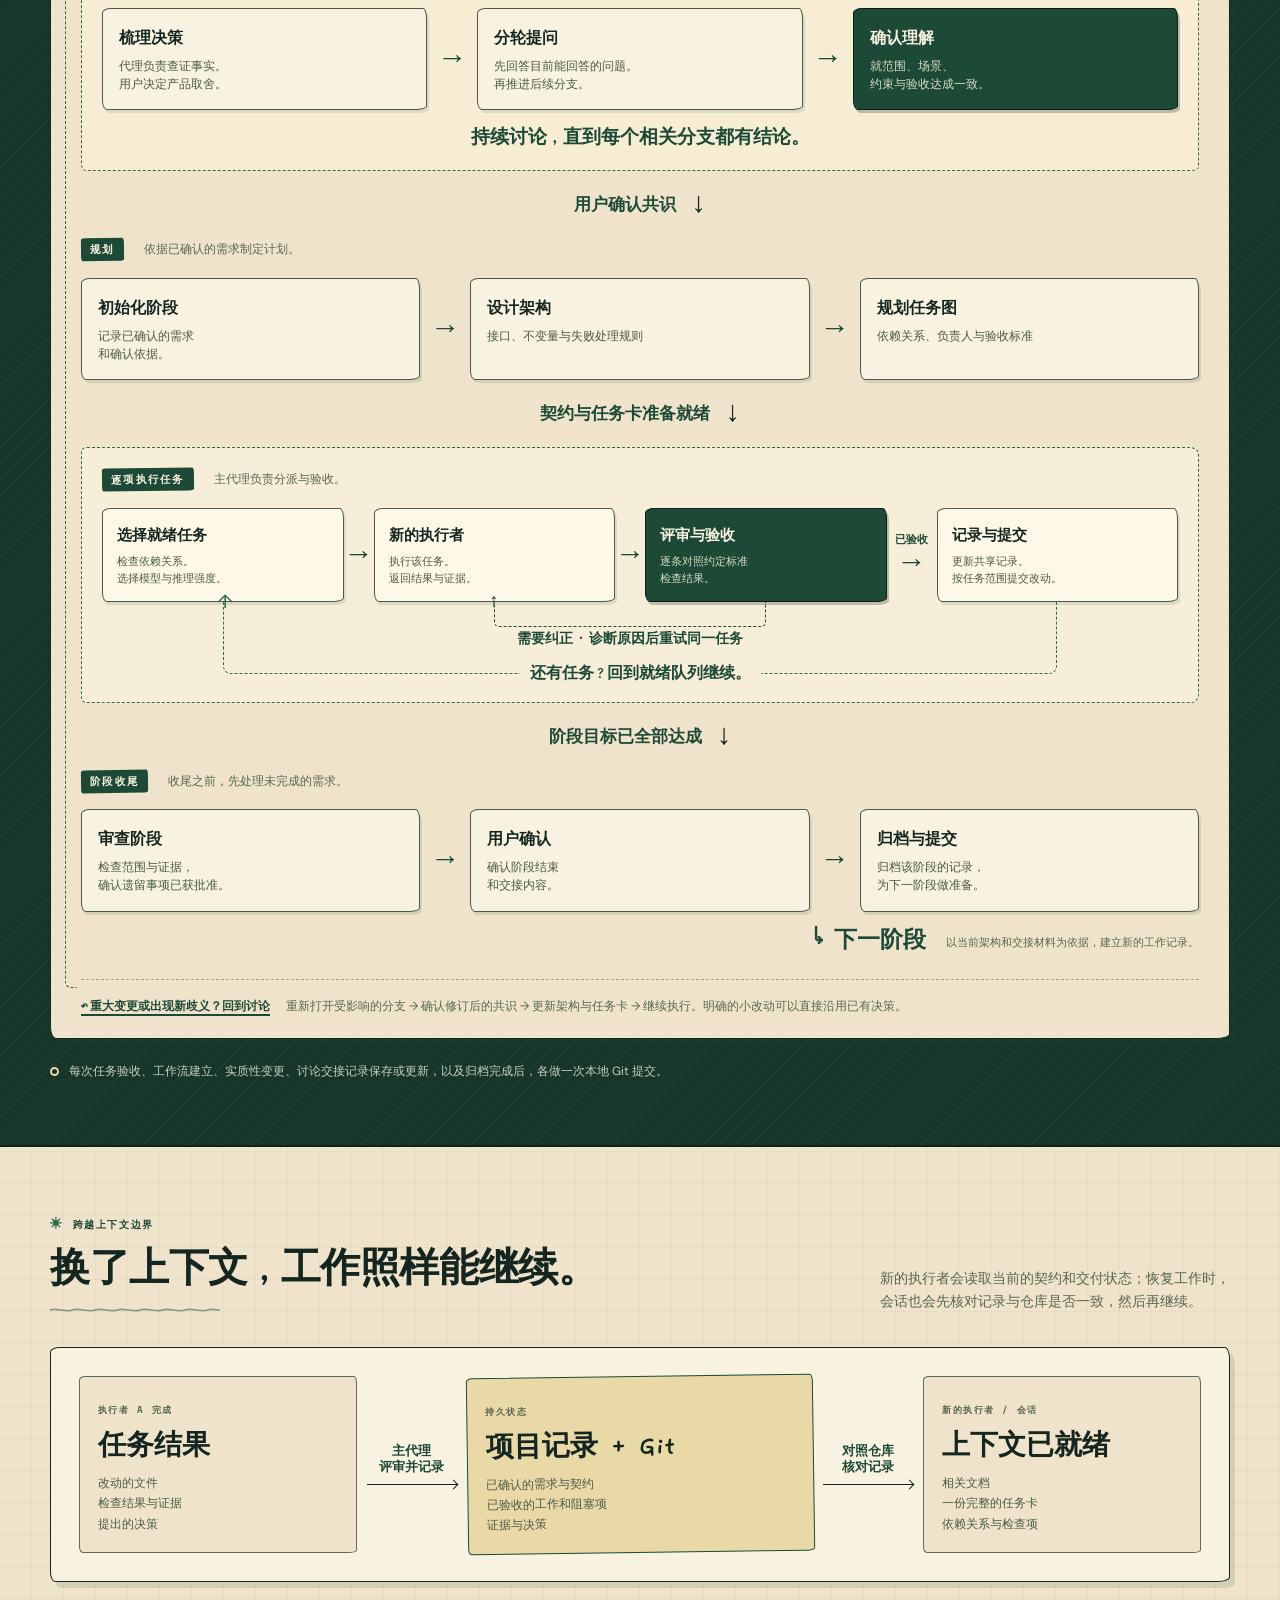
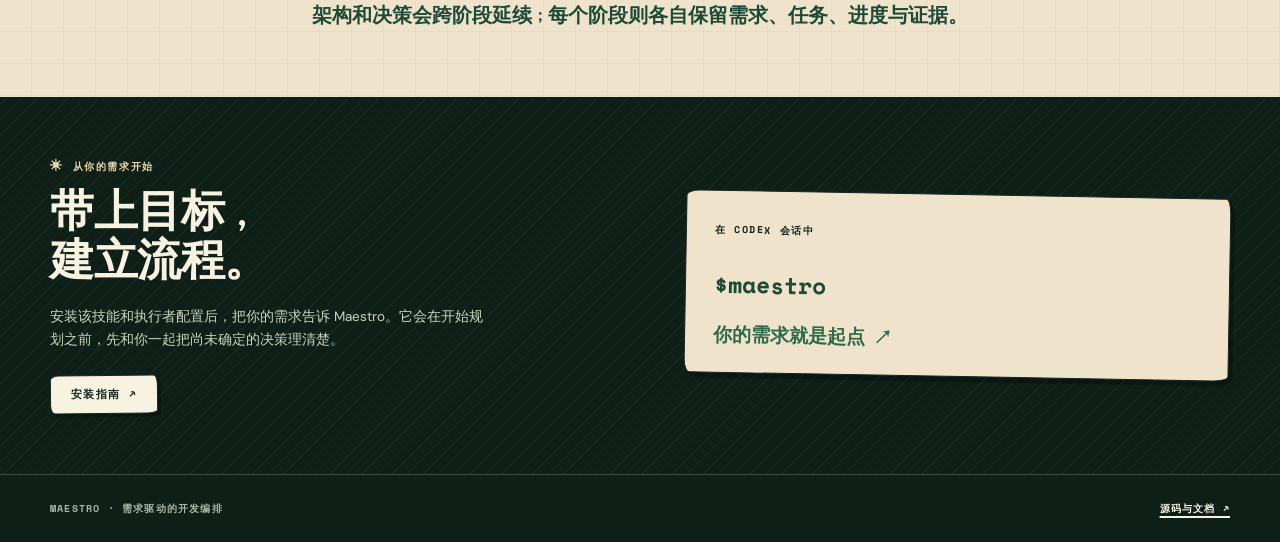
==== commit 91a01745: "Unify Maestro workflow rules and worker profiles" ====
--- a/docs/index.zh-CN.html
+++ b/docs/index.zh-CN.html
@@ -148,7 +148,7 @@
   </div>
   <div class="change-rule"><a href="#discussion"><strong>↶ 重大变更或出现新歧义？回到讨论</strong></a><span>重新打开受影响的分支 → 确认修订后的共识 → 更新架构与任务卡 → 继续执行。明确的小改动可以直接沿用已有决策。</span></div>
 </div>
-      <p class="checkpoint-note"><span class="commit-dot" aria-hidden="true"></span> 每完成一次任务验收，以及每次初始化、变更或归档工作流之后，都要创建一个 Git 检查点。</p>
+      <p class="checkpoint-note"><span class="commit-dot" aria-hidden="true"></span> 每次任务验收、工作流建立、实质性变更、讨论交接记录保存或更新，以及归档完成后，各做一次本地 Git 提交。</p>
     </div></section>
     <section class="context-section wrap" id="context">
       <div class="section-heading"><div><p class="eyebrow">跨越上下文边界</p><h2>换了上下文，工作照样能继续。</h2></div><p>新的执行者会读取当前的契约和交付状态；恢复工作时，会话也会先核对记录与仓库是否一致，然后再继续。</p></div>
